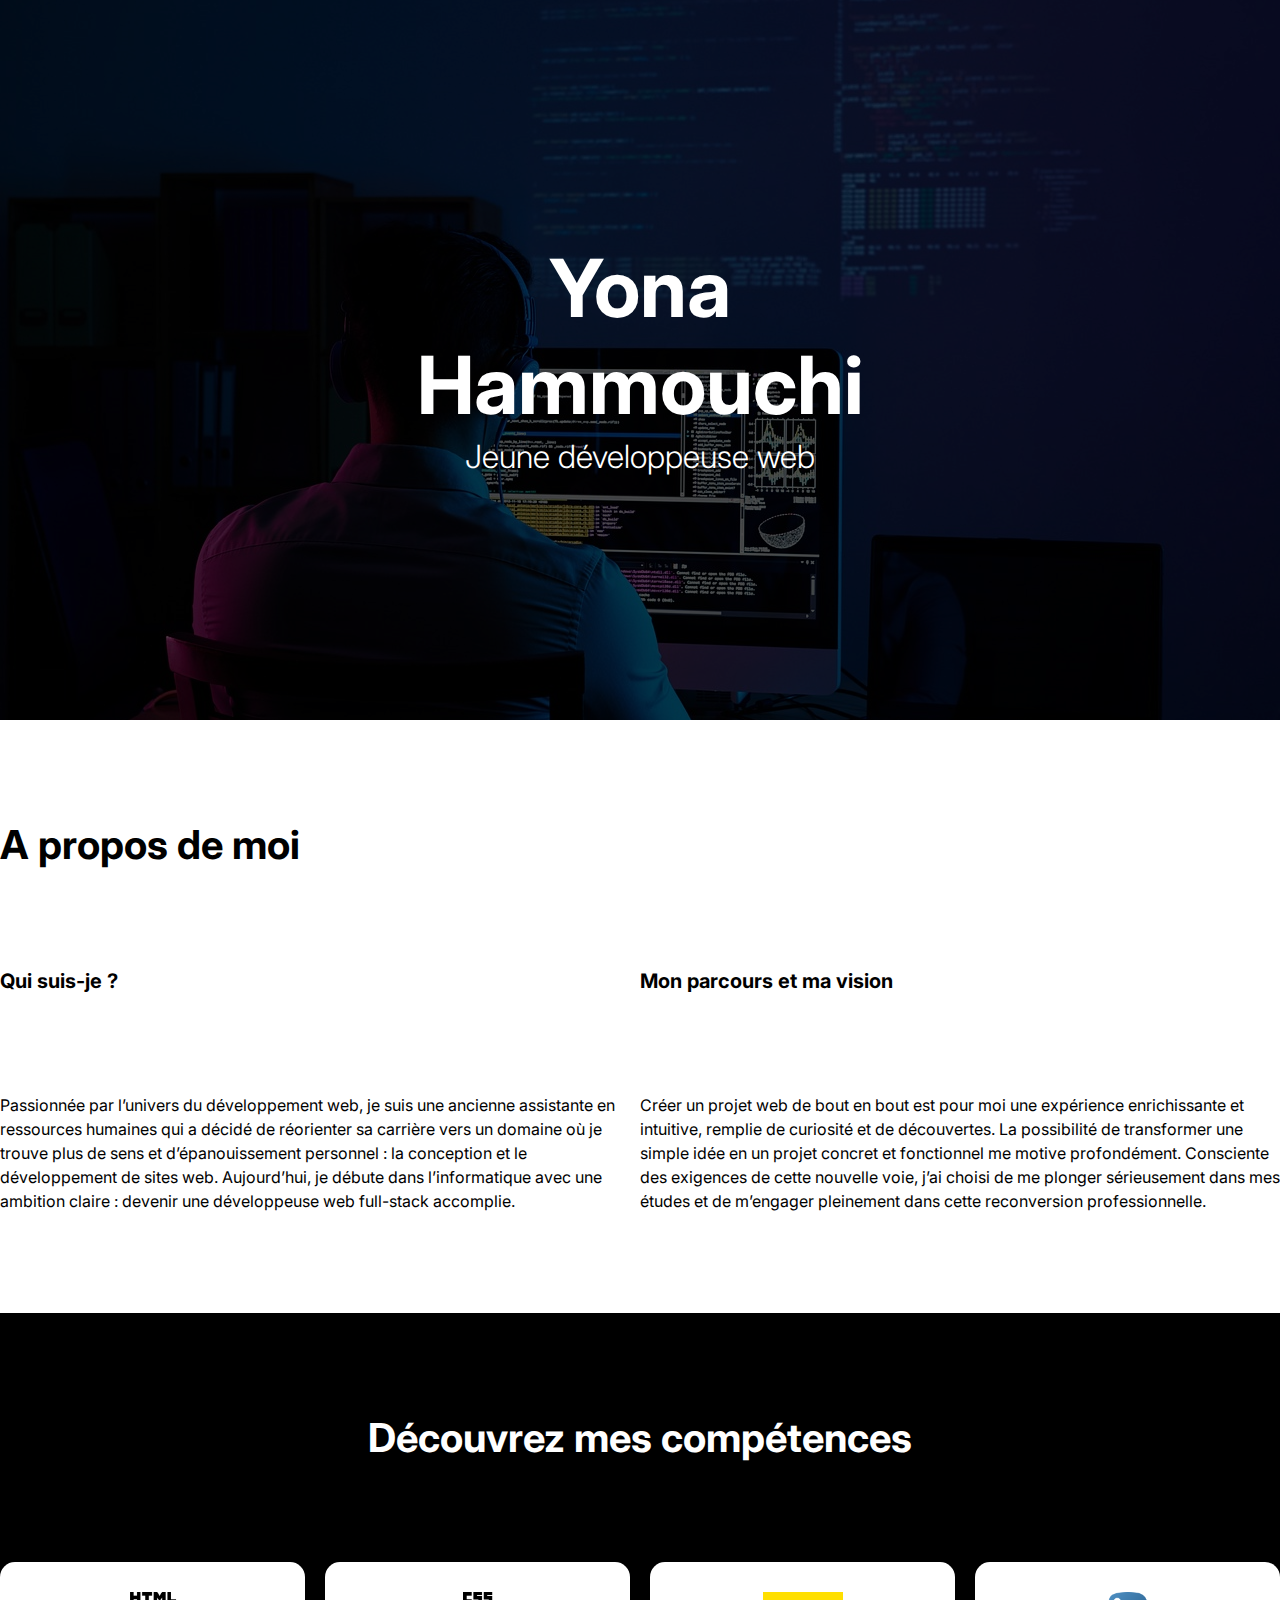
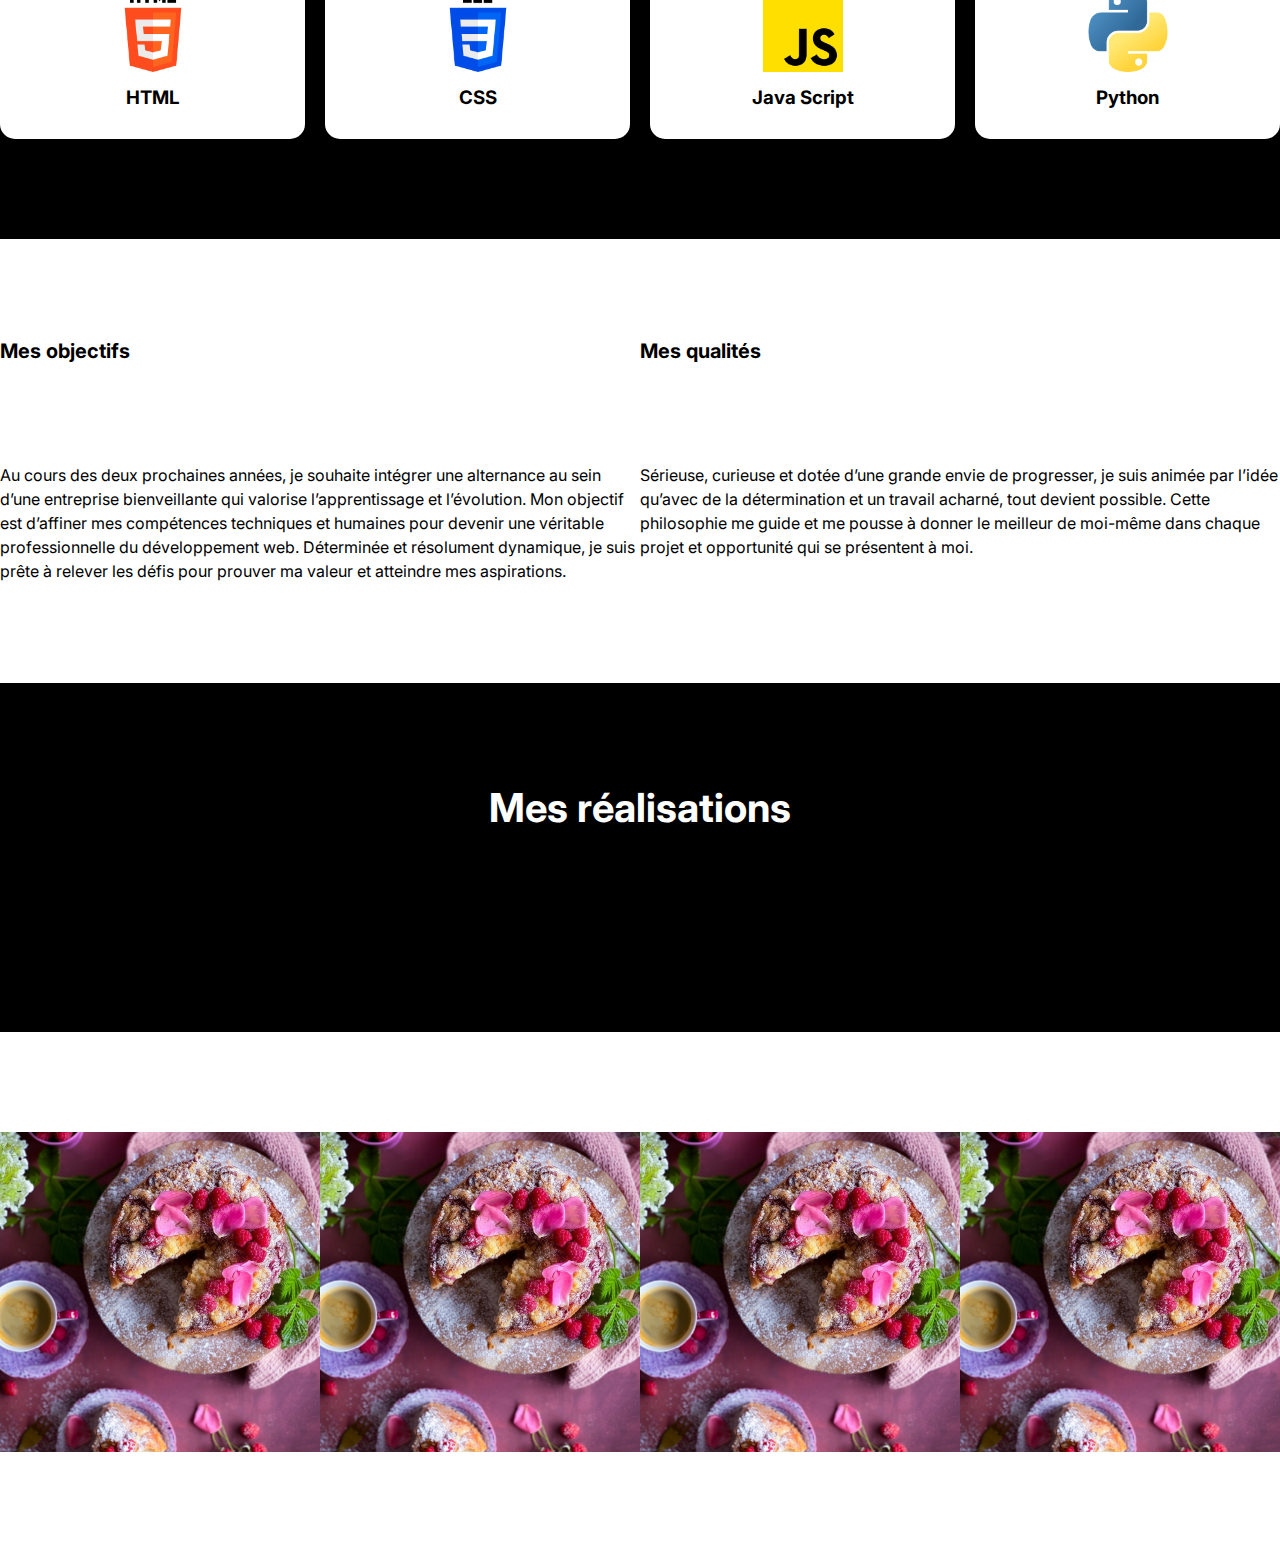
==== index.html @ 05aab487 "add about section/skills/realisations" ====
<!DOCTYPE html>
<html lang="en">

<head>
    <meta charset="UTF-8">
    <meta name="viewport" content="width=device-width, initial-scale=1.0">
    <meta type="description" content="Ceci est mon portlofio étudiante">
    <title>Mon portfolio</title>
    <link rel="stylesheet" href="styles/style.css">
</head>

<body>

    <div class="slider">
        <img src="./skills/sliders.jpg" alt="slider" class="slider_background">
        <div class="slider_content">
            <h1>Yona Hammouchi</h1>
            <p>Jeune développeuse web</p>
        </div>
    </div>

    <div class="section">
        <div class="boxed">
            <div class="w40">
                <h2>A propos de moi</h2>
            </div>
            <div class="flex">
                <div class="w60">
                    <h2>Qui suis-je ?</h2>
                    <p>
                        Passionnée par l’univers du développement web, je suis une ancienne assistante en ressources
                        humaines qui a décidé de réorienter sa carrière vers un domaine où je trouve plus de sens et
                        d’épanouissement personnel : la conception et le développement de sites web. Aujourd’hui, je
                        débute dans l’informatique avec une ambition claire : devenir une développeuse web full-stack
                        accomplie.</p>
                </div>
                <div class="w60">
                    <h2>Mon parcours et ma vision</h2>
                    <p>
                        Créer un projet web de bout en bout est pour moi une expérience enrichissante et intuitive,
                        remplie de curiosité et de découvertes. La possibilité de transformer une simple idée en un
                        projet concret et fonctionnel me motive profondément. Consciente des exigences de cette nouvelle
                        voie, j’ai choisi de me plonger sérieusement dans mes études et de m’engager pleinement dans
                        cette reconversion professionnelle.</p>
                </div>
            </div>
        </div>
    </div>

    <div class="section dark">
        <div class="boxed text_center">
            <h2>Découvrez mes compétences</h2>
            <div class="flex gap20">
                <div class="w25 skills">
                    <img src="skills/html.png" alt="html">
                    <h3>HTML</h3>
                </div>
                <div class="w25 skills">
                    <img src="skills/css-3.png" alt="css">
                    <h3>CSS</h3>
                </div>
                <div class="w25 skills">
                    <img src="skills/js.png" alt="js">
                    <h3>Java Script</h3>
                </div>
                <div class="w25 skills">
                    <img src="skills/python.png" alt="python">
                    <h3>Python</h3>
                </div>
            </div>
        </div>
    </div>

    <div class="section">
        <div class="boxed">
            <div class="flex">
                <div class="w60">
                    <h2>Mes objectifs</h2>
                    <p>
                        Au cours des deux prochaines années, je souhaite intégrer une alternance au sein d’une
                        entreprise bienveillante qui valorise l’apprentissage et l’évolution. Mon objectif est d’affiner
                        mes compétences techniques et humaines pour devenir une véritable professionnelle du
                        développement web. Déterminée et résolument dynamique, je suis prête à relever les défis pour
                        prouver ma valeur et atteindre mes aspirations.
                    </p>
                </div>
                <div class="w60">
                    <h2>Mes qualités</h2>
                    <p>
                        Sérieuse, curieuse et dotée d’une grande envie de progresser, je suis animée par l’idée qu’avec
                        de la détermination et un travail acharné, tout devient possible. Cette philosophie me guide et
                        me pousse à donner le meilleur de moi-même dans chaque projet et opportunité qui se présentent à
                        moi.
                    </p>
                </div>
            </div>
        </div>
    </div>

    <div class="section dark">
        <div class="boxed text_center">
            <h2>Mes réalisations</h2>
        </div>
    </div>

    <div class="section">
        <div class="flex space-between">

            <div class="w32 realisations">
                <a href="https://github.com/yona-hammouchi/siteweb-patisserie">
                    <img src="./realisations/patisserie.jpg" alt="cake">
                </a>
            </div>
            <div class="w32 realisations">
                <a href="https://github.com/yona-hammouchi/siteweb-patisserie">
                    <img src="./realisations/patisserie.jpg" alt="cake">
                </a>
            </div>
            <div class="w32 realisations">
                <a href="https://github.com/yona-hammouchi/siteweb-patisserie">
                    <img src="./realisations/patisserie.jpg" alt="cake">
                </a>
            </div>
            <div class="w32 realisations">
                <a href="https://github.com/yona-hammouchi/siteweb-patisserie">
                    <img src="./realisations/patisserie.jpg" alt="cake">
                </a>
            </div>

        </div>
    </div>


</body>

<script src="js/app.js"></script>

</html>
---- styles/style.css ----
@import url('https://fonts.googleapis.com/css2?family=Inter:ital,opsz,wght@0,14..32,100..900;1,14..32,100..900&family=Manrope:wght@200..800&display=swap');

* {
    margin: 0;
    padding: 0;
}

:root {
    --font-family: "Inter", sans-serif;
    --color_white: white;
    --color_black: black;
}

body {
    font-family: var(--font-family);
}

.slider {
    width: 100%;
    height: 80vh;
    background-color: black;
    position: relative;
}

.slider_background {
    width: 100%;
    height: 100%;
    object-fit: cover;
    filter: brightness(30%);
}

.slider_content {
    position: absolute;
    top: 50%;
    left: 50%;
    transform: translate(-50%, -50%);
    text-align: center;
}


h1 {
    color: var(--color_white);
    font-size: 5rem;
}

h2 {
    font-size: 2.5rem;
    margin-bottom: 100px;

}

p {
    font-size: 1.5rem;
    line-height: 1.5em;
}

.slider_content p {
    color: var(--color_white);
    font-size: 2rem;
    font-weight: 300;
}

.section {
    padding: 100px 0px;
}

.boxed {
    max-width: 1280px;
    margin-inline: auto;
}

.flex {
    display: flex;
}

.section.dark {
    background-color: black;
    color: var(--color_white);
}

.w40 {
    width: 40%;
}

.w60 {
    width: 60%;
}

.w60 p {
    font-size: 16px;
}

.w60 h2 {
    font-size: 20px;
    width: 50%;
}

.text_center {
    text-align: center;
}

.w25 {
    width: 25%;
}

.w32 {
    width: 32%;
}

.space-between {
    justify-content: space-between;
}

.gap20 {
    gap: 20px;
}

.skills {
    background-color: white;
    border-radius: 15px;
    padding: 30px;
    box-sizing: border-box;
}

.skills img {
    width: 80px;
    height: 80px;
    aspect-ratio: 1/1;
    object-fit: contain;
}

.skills h3 {
    color: var(--color_black);
    margin-top: 10px;
}

.realisations {
    height: auto;
    aspect-ratio: 1/1;
}

.realisations a {
    display: block;
    width: 100%;
    height: 100%;
}

.realisations img {
    width: 100%;
    height: 100%;
    object-fit: cover;
}
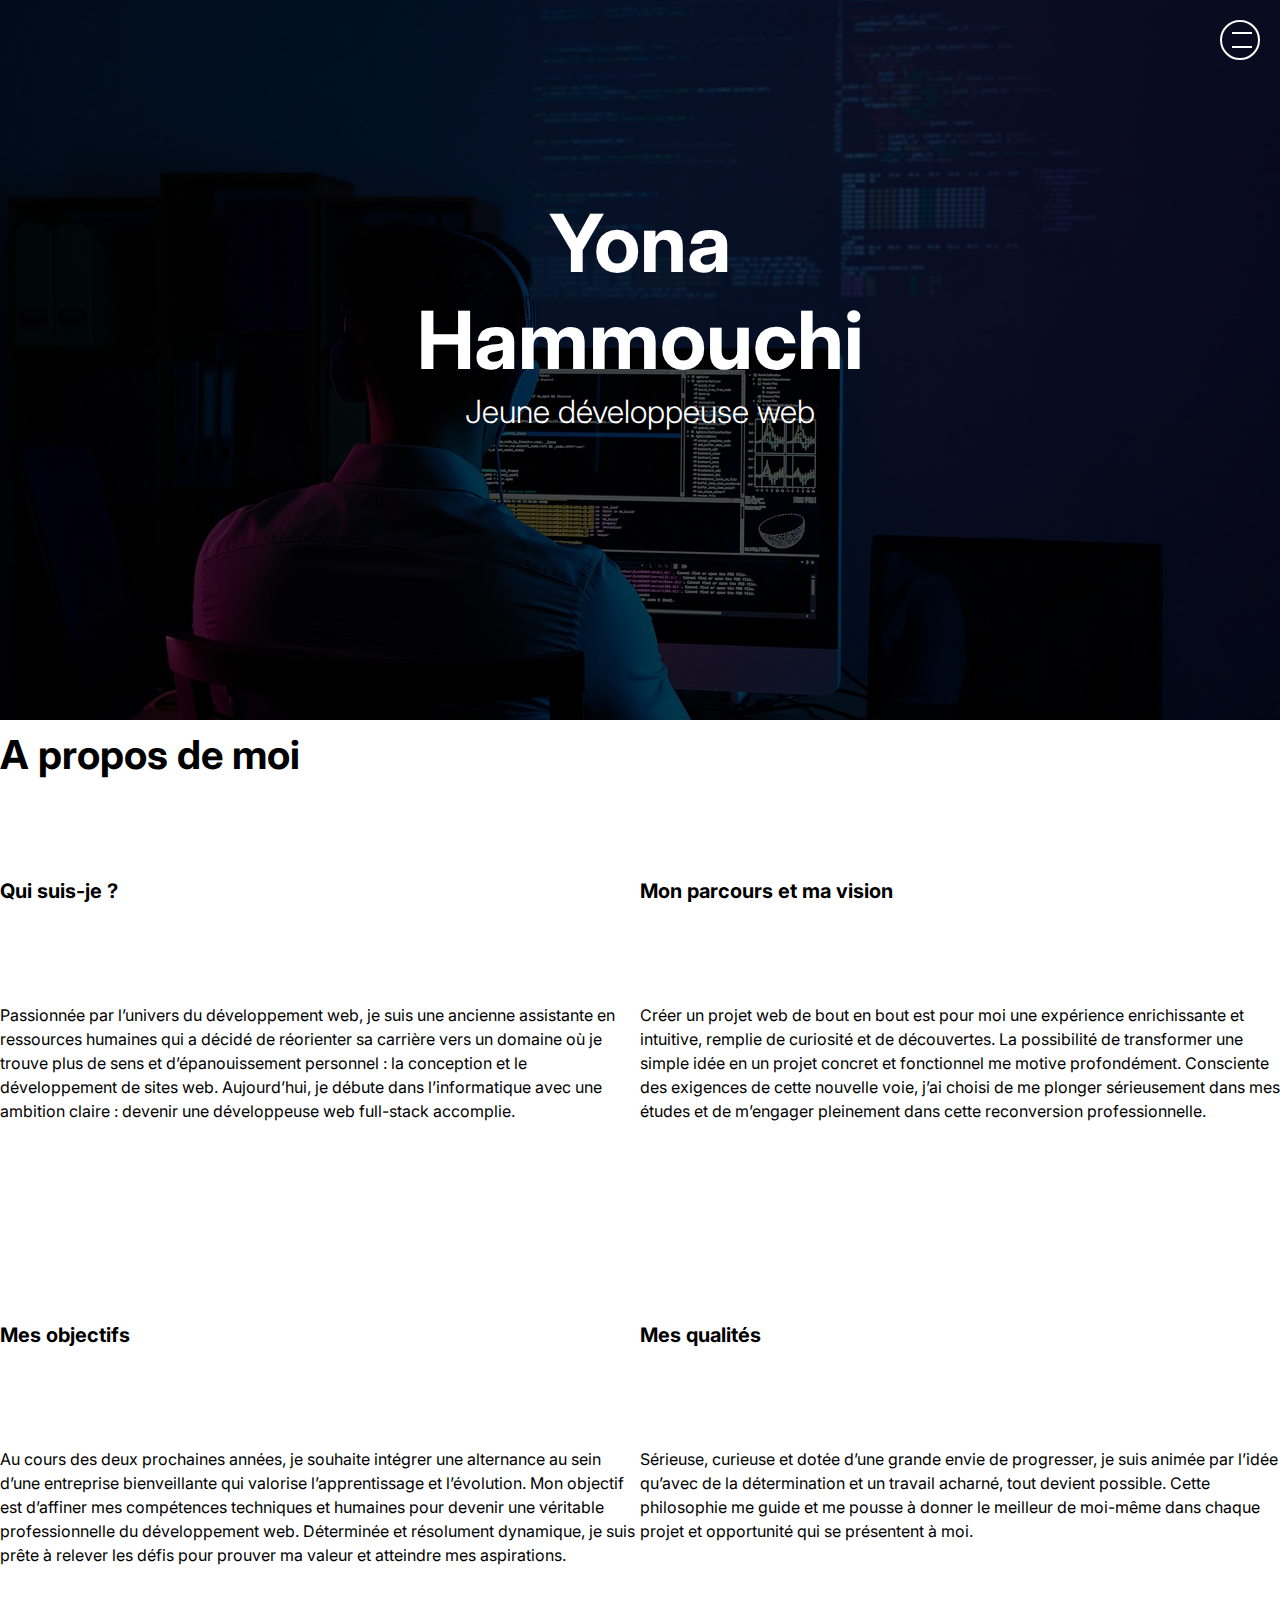
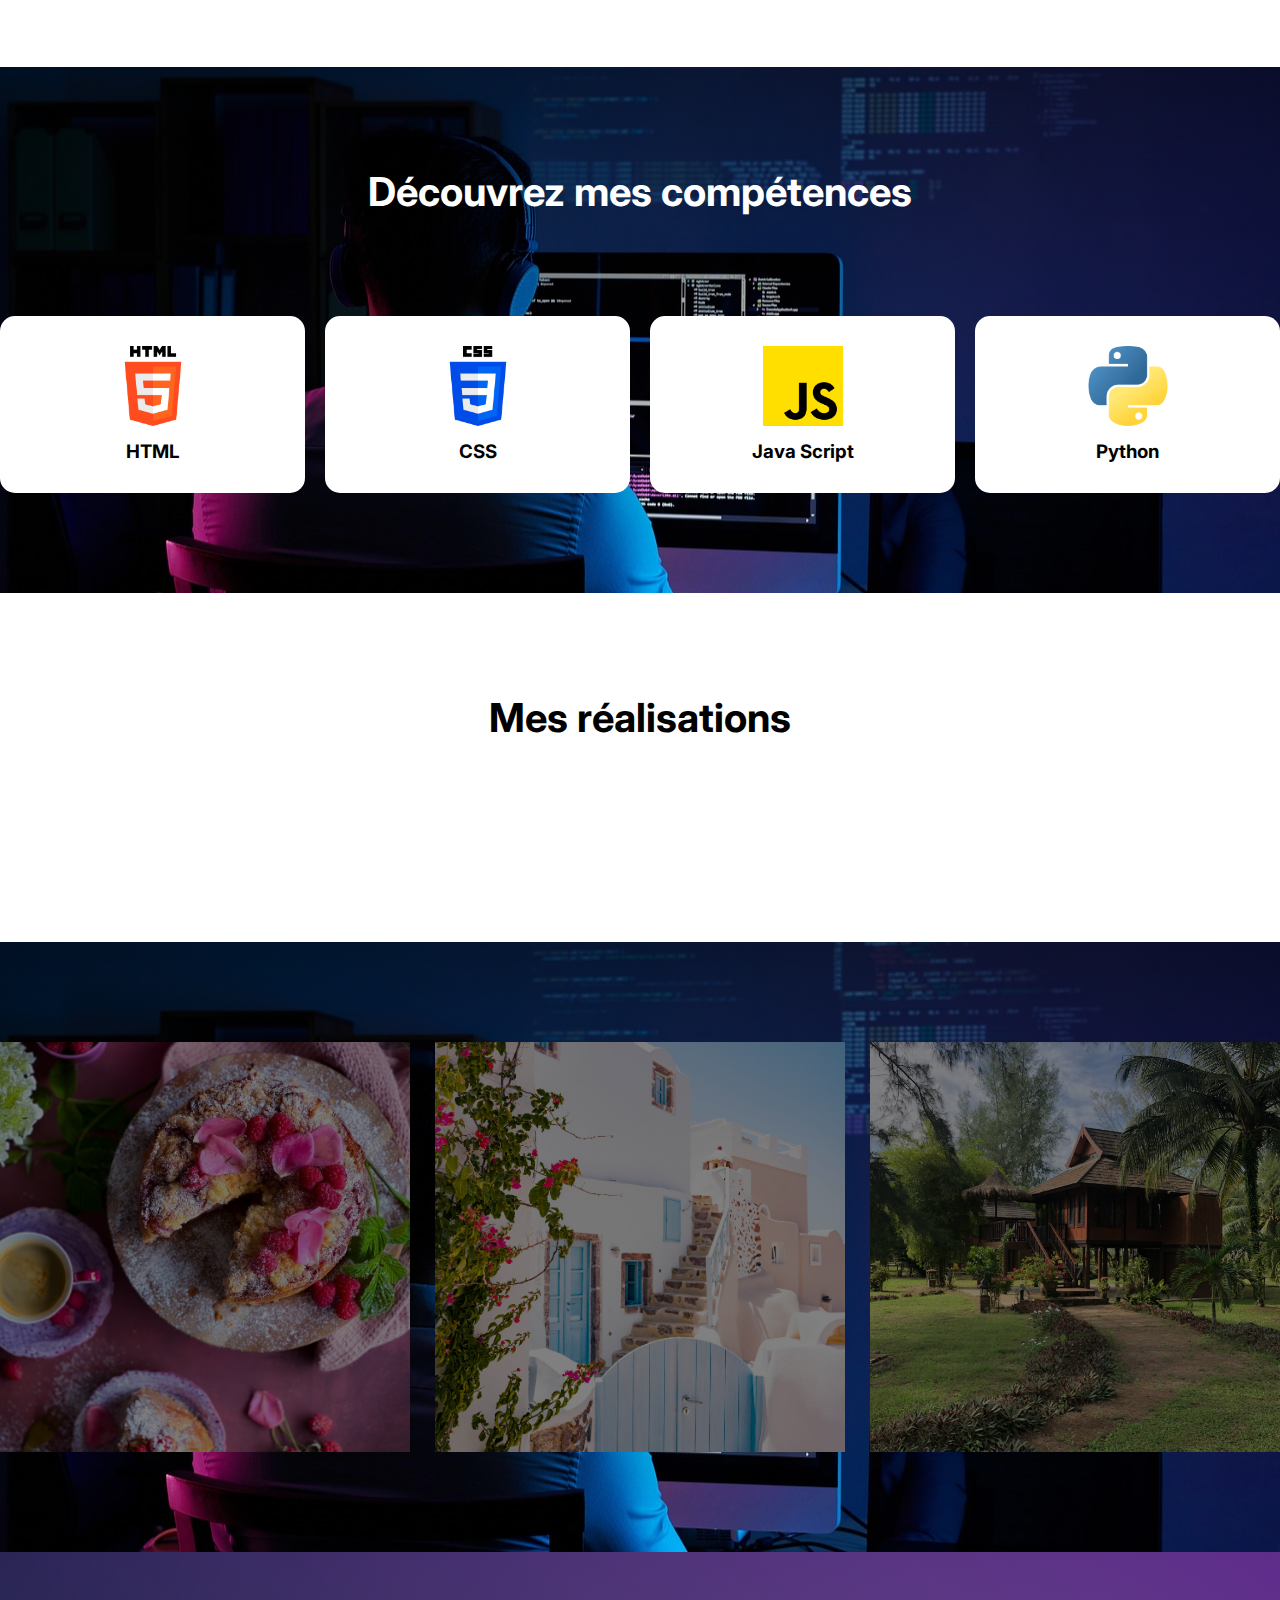
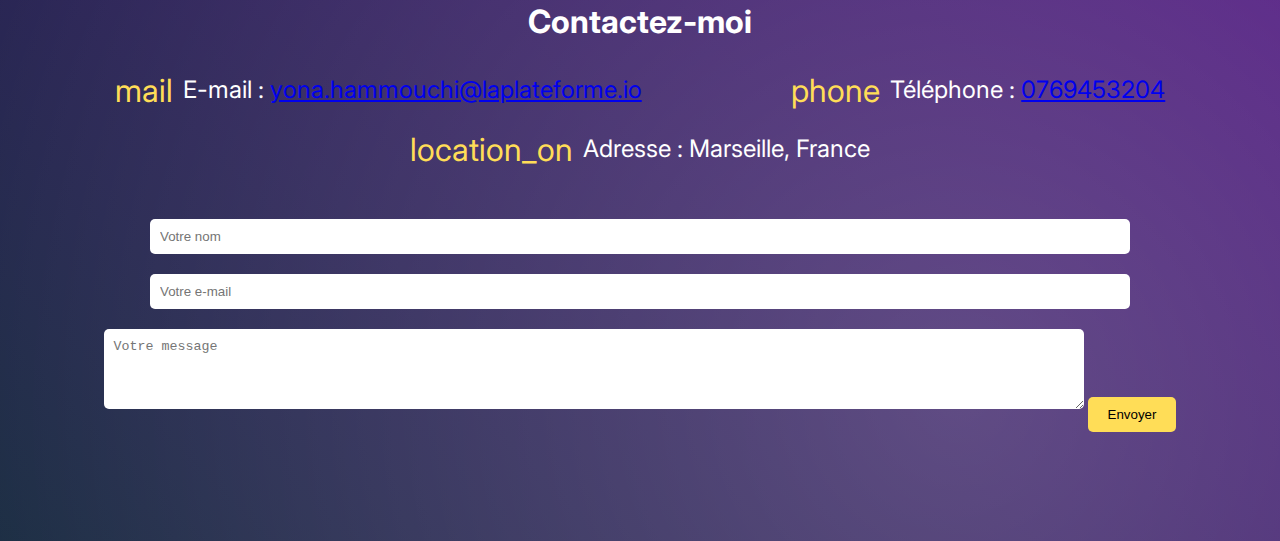
==== commit 2fb17e9d: "github pages" ====
--- a/index.html
+++ b/index.html
@@ -6,23 +6,47 @@
     <meta name="viewport" content="width=device-width, initial-scale=1.0">
     <meta type="description" content="Ceci est mon portlofio étudiante">
     <title>Mon portfolio</title>
-    <link rel="stylesheet" href="styles/style.css">
+    <link rel="stylesheet"
+        href="https://fonts.googleapis.com/css2?family=Material+Symbols+Outlined:opsz,wght,FILL,GRAD@20..48,100..700,0..1,-50..200&icon_names=mail" />
+    <link rel="stylesheet" href="./styles/globals.css">
 </head>
 
 <body>
-
-    <div class="slider">
+    <!-- header section -->
+    <header id="home">
+        <div class="container-fluid">
+            <div class="row">
+                <div class="menu-wrap">
+                    <nav class="menu">
+                        <!-- Menu Links -->
+                        <div class="icon-list">
+                            <a href="#home"><i class="head_page-home"></i><span>Home</span></a>
+                            <a href="#prop"><i class="head_pagea-about"></i><span>A propos</span></a>
+                            <a href="#skills"><i class="head_page-skills"></i><span>Compétences</span></a>
+                            <a href="#rea"><i class="head_page-realisation"></i><span>Réalisations</span></a>
+                            <a href="#cont"><i class="head_page-contact"></i><span>Contact</span></a>
+                        </div>
+                    </nav>
+                </div>
+                <button class="menu-button" id="open-button"></button>
+            </div>
+        </div>
+    </header>
+
+    <!-- sliders "menu" -->
+    <section class="slider">
         <img src="./skills/sliders.jpg" alt="slider" class="slider_background">
         <div class="slider_content">
             <h1>Yona Hammouchi</h1>
             <p>Jeune développeuse web</p>
         </div>
-    </div>
-
-    <div class="section">
+    </section>
+
+    <!-- section a propos -->
+    <section class="section">
         <div class="boxed">
             <div class="w40">
-                <h2>A propos de moi</h2>
+                <h2 id="prop">A propos de moi</h2>
             </div>
             <div class="flex">
                 <div class="w60">
@@ -45,33 +69,10 @@
                 </div>
             </div>
         </div>
-    </div>
-
-    <div class="section dark">
-        <div class="boxed text_center">
-            <h2>Découvrez mes compétences</h2>
-            <div class="flex gap20">
-                <div class="w25 skills">
-                    <img src="skills/html.png" alt="html">
-                    <h3>HTML</h3>
-                </div>
-                <div class="w25 skills">
-                    <img src="skills/css-3.png" alt="css">
-                    <h3>CSS</h3>
-                </div>
-                <div class="w25 skills">
-                    <img src="skills/js.png" alt="js">
-                    <h3>Java Script</h3>
-                </div>
-                <div class="w25 skills">
-                    <img src="skills/python.png" alt="python">
-                    <h3>Python</h3>
-                </div>
-            </div>
-        </div>
-    </div>
-
-    <div class="section">
+    </section>
+
+    <!-- section a propos -->
+    <section class="section">
         <div class="boxed">
             <div class="flex">
                 <div class="w60">
@@ -95,40 +96,101 @@
                 </div>
             </div>
         </div>
-    </div>
-
-    <div class="section dark">
+    </section>
+
+    <!-- section mes compétences -->
+    <section class="section dark">
         <div class="boxed text_center">
-            <h2>Mes réalisations</h2>
-        </div>
-    </div>
-
-    <div class="section">
-        <div class="flex space-between">
-
+            <h2 id="skills">Découvrez mes compétences</h2>
+            <div class="flex gap20">
+                <div class="w25 skills">
+                    <img src="skills/html.png" alt="html">
+                    <h3>HTML</h3>
+                </div>
+                <div class="w25 skills">
+                    <img src="skills/css-3.png" alt="css">
+                    <h3>CSS</h3>
+                </div>
+                <div class="w25 skills">
+                    <img src="skills/js.png" alt="js">
+                    <h3>Java Script</h3>
+                </div>
+                <div class="w25 skills">
+                    <img src="skills/python.png" alt="python">
+                    <h3>Python</h3>
+                </div>
+            </div>
+        </div>
+    </section>
+
+    <!-- section réalisations text -->
+    <section class="section">
+        <div class="boxed text_center">
+            <h2 id="rea">Mes réalisations</h2>
+        </div>
+    </section>
+
+    <!-- section realisations  -->
+    <section class="section dark">
+        <div class="flex wrap gap20 space-between">
             <div class="w32 realisations">
                 <a href="https://github.com/yona-hammouchi/siteweb-patisserie">
                     <img src="./realisations/patisserie.jpg" alt="cake">
+                    <h3>Pâtisserie</h3>
                 </a>
             </div>
             <div class="w32 realisations">
                 <a href="https://github.com/yona-hammouchi/siteweb-patisserie">
-                    <img src="./realisations/patisserie.jpg" alt="cake">
+                    <img src="./realisations/travelfix.jpg" alt="travelfix">
+                    <h3>TravelFix</h3>
                 </a>
             </div>
             <div class="w32 realisations">
                 <a href="https://github.com/yona-hammouchi/siteweb-patisserie">
-                    <img src="./realisations/patisserie.jpg" alt="cake">
+                    <img src="./realisations/triply.jpg" alt="triply">
+                    <h3>Triply</h3>
                 </a>
             </div>
-            <div class="w32 realisations">
-                <a href="https://github.com/yona-hammouchi/siteweb-patisserie">
-                    <img src="./realisations/patisserie.jpg" alt="cake">
-                </a>
-            </div>
-
-        </div>
-    </div>
+        </div>
+    </section>
+
+    <!-- footer section contact -->
+    <footer class="footer">
+        <div class="footer-container">
+            <h2 id="contact">Contactez-moi</h2>
+            <div class="contact-info">
+                <div class="contact-item">
+                    <span class="material-icons">mail</span>
+                    <p>E-mail :
+                        <a href="https://mail.google.com/mail/?view=cm&fs=1&to=yona.hammouchi@laplateforme.io"
+                            target="_blank">
+                            yona.hammouchi@laplateforme.io
+                        </a>
+                    </p>
+                </div>
+                <div class="contact-item">
+                    <span class="material-icons">phone</span>
+                    <p>Téléphone : <a href="tel:+33000000000">0769453204</a></p>
+                </div>
+                <div class="contact-item">
+                    <span class="material-icons">location_on</span>
+                    <p>Adresse : Marseille, France</p>
+                </div>
+            </div>
+            <form class="contact-form">
+                <input type="text" name="name" placeholder="Votre nom" required />
+                <input type="email" name="email" placeholder="Votre e-mail" required />
+                <textarea name="message" placeholder="Votre message" rows="4" required></textarea>
+                <button type="submit">Envoyer</button>
+            </form>
+            <div class="social-links">
+                <a href="https://github.com" target="_blank" class="social-icon"><i class="fab fa-github"></i></a>
+                <a href="https://linkedin.com" target="_blank" class="social-icon"><i class="fab fa-linkedin"></i></a>
+            </div>
+        </div>
+    </footer>
+
+
 
 
 </body>
--- a/styles/globals.css
+++ b/styles/globals.css
@@ -0,0 +1,293 @@
+@import url('https://fonts.googleapis.com/css2?family=Inter:ital,opsz,wght@0,14..32,100..900;1,14..32,100..900&family=Manrope:wght@200..800&display=swap');
+@import url(contact.css);
+
+* {
+    margin: 0;
+    padding: 0;
+}
+
+:root {
+    --font-family: "Inter", sans-serif;
+    --color_white: white;
+    --color_black: black;
+}
+
+html {
+    scroll-behavior: smooth;
+}
+
+body {
+    font-family: var(--font-family);
+}
+
+header {
+    position: fixed;
+    top: 0;
+    width: 100%;
+    z-index: 1000;
+    background: rgba(0, 0, 0, 0.8);
+    backdrop-filter: blur(10px);
+    color: white;
+}
+
+.menu {
+    display: flex;
+    flex-direction: column;
+    align-items: center;
+    justify-content: center;
+    position: absolute;
+    top: 100%;
+    left: 0;
+    width: 100%;
+    background-color: rgba(0, 0, 0, 0.9);
+    transform: translateY(-100%);
+    transition: transform 0.5s ease-in-out;
+    padding: 20px 0;
+}
+
+.menu.active {
+    transform: translateY(0);
+}
+
+.menu-button {
+    background: none;
+    border: 2px solid white;
+    border-radius: 50%;
+    width: 40px;
+    height: 40px;
+    cursor: pointer;
+    position: absolute;
+    right: 20px;
+    top: 20px;
+}
+
+.menu-button::before {
+    content: '';
+    display: block;
+    width: 20px;
+    height: 2px;
+    background: white;
+    position: absolute;
+    top: 10px;
+    left: 10px;
+    transition: transform 0.3s;
+}
+
+.menu-button::after {
+    content: '';
+    display: block;
+    width: 20px;
+    height: 2px;
+    background: white;
+    position: absolute;
+    bottom: 10px;
+    left: 10px;
+    transition: transform 0.3s;
+}
+
+.menu-button.active::before {
+    transform: rotate(45deg) translateY(6px);
+}
+
+.menu-button.active::after {
+    transform: rotate(-45deg) translateY(-6px);
+}
+
+.icon-list a {
+    display: flex;
+    align-items: center;
+    text-decoration: none;
+    color: white;
+    font-size: 1.5rem;
+    padding: 15px 0;
+    transition: color 0.3s;
+}
+
+.icon-list a:hover {
+    color: #00ffcc;
+}
+
+.slider {
+    width: 100%;
+    height: 70vh;
+    background-color: black;
+    position: relative;
+}
+
+.slider_background {
+    width: 100%;
+    height: 80vh;
+    object-fit: cover;
+    filter: brightness(30%);
+    z-index: -1;
+}
+
+.slider_content {
+    position: absolute;
+    top: 50%;
+    left: 50%;
+    transform: translate(-50%, -50%);
+    text-align: center;
+}
+
+
+h1 {
+    color: var(--color_white);
+    font-size: 5rem;
+}
+
+h2 {
+    font-size: 2.5rem;
+    margin-bottom: 100px;
+
+}
+
+p {
+    font-size: 1.5rem;
+    line-height: 1.5em;
+}
+
+.slider_content p {
+    color: var(--color_white);
+    font-size: 2rem;
+    font-weight: 300;
+}
+
+.section {
+    padding: 100px 0px;
+}
+
+.boxed {
+    max-width: 1280px;
+    margin-inline: auto;
+}
+
+.flex {
+    display: flex;
+}
+
+.section.dark {
+    background: linear-gradient(rgba(0, 0, 0, 0.6), rgba(0, 0, 0, 0.0)), url('../skills/sliders.jpg');
+    color: var(--color_white);
+    background-position-y: 70%;
+    background-size: cover;
+}
+
+.w40 {
+    width: 40%;
+}
+
+.w60 {
+    width: 60%;
+}
+
+.w60 p {
+    font-size: 16px;
+}
+
+.w60 h2 {
+    font-size: 20px;
+    width: 50%;
+}
+
+.text_center {
+    text-align: center;
+}
+
+.w25 {
+    width: 25%;
+}
+
+.w32 {
+    width: 32%;
+}
+
+.space-between {
+    justify-content: space-between;
+}
+
+.gap20 {
+    gap: 20px;
+}
+
+.wrap {
+    flex-wrap: wrap;
+}
+
+.skills {
+    background-color: white;
+    border-radius: 15px;
+    padding: 30px;
+    box-sizing: border-box;
+}
+
+.skills img {
+    width: 80px;
+    height: 80px;
+    aspect-ratio: 1/1;
+    object-fit: contain;
+}
+
+.skills h3 {
+    color: var(--color_black);
+    margin-top: 10px;
+}
+
+.realisations {
+    height: auto;
+    aspect-ratio: 1/1;
+    position: relative;
+}
+
+.realisations h3 {
+    color: var(--color_white);
+    position: absolute;
+    top: 50%;
+    left: 50%;
+    transform: translate(-50%, -50%);
+    font-size: 3rem;
+    width: max-content;
+    opacity: 0;
+    transition: .4s ease;
+}
+
+.realisations a {
+    display: block;
+    width: 100%;
+    height: 100%;
+    text-decoration: none;
+}
+
+.realisations img {
+    width: 100%;
+    height: 100%;
+    object-fit: cover;
+    filter: brightness(50%);
+    transition: .4s ease;
+}
+
+.realisations:hover img {
+    filter: brightness(80%);
+}
+
+.realisations:hover h3 {
+    opacity: 1;
+}
+
+.icon {
+    display: block;
+    font-size: 30px !important;
+}
+
+.label {
+    display: block;
+    font-weight: 600;
+    text-transform: uppercase;
+    margin: 15px, o;
+    font-size: 1.5rem;
+}
+
+.value {
+    display: block;
+    font-size: 1.5rem;
+}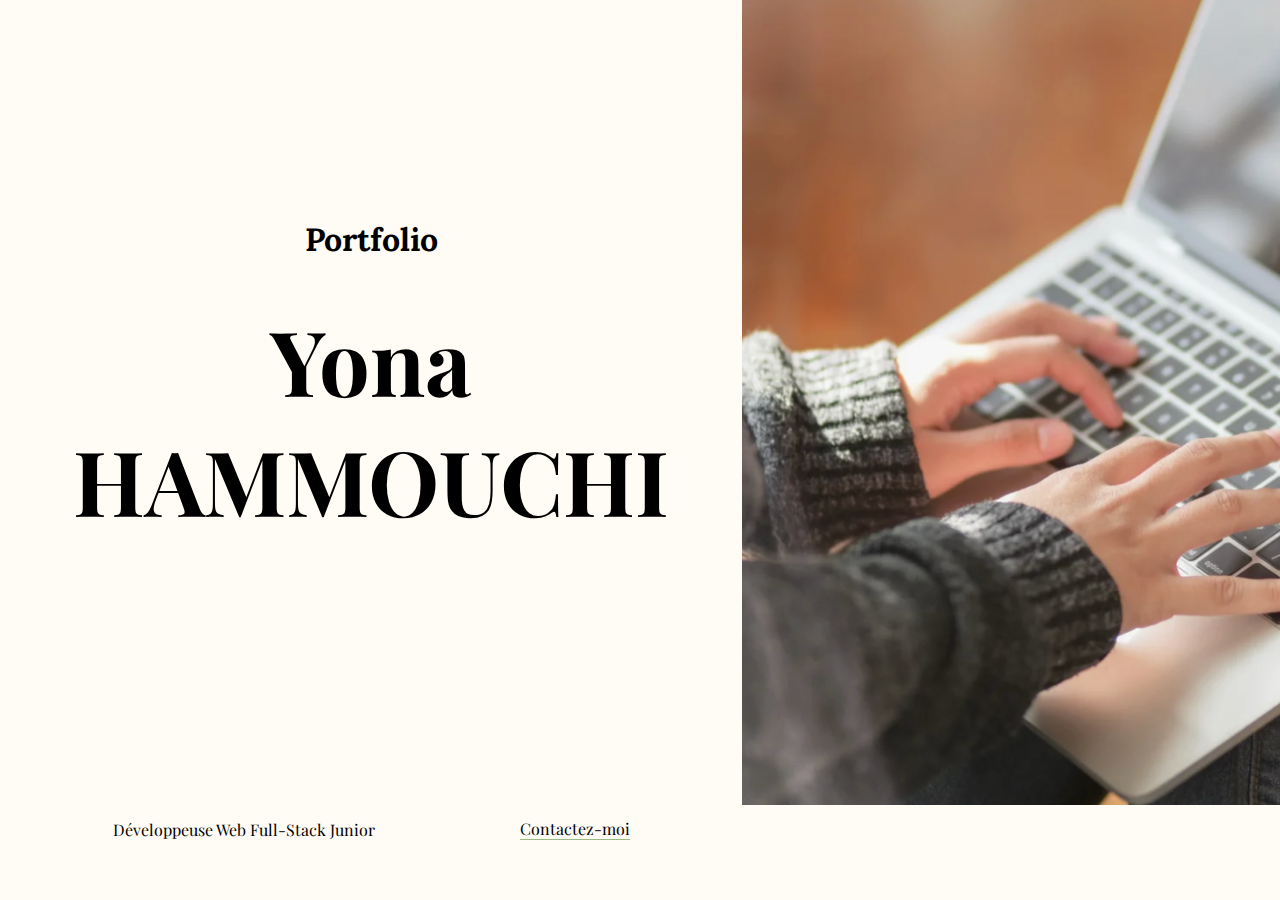
==== commit 0884a42f: "add header and formations" ====
--- a/index.html
+++ b/index.html
@@ -4,197 +4,175 @@
 <head>
     <meta charset="UTF-8">
     <meta name="viewport" content="width=device-width, initial-scale=1.0">
-    <meta type="description" content="Ceci est mon portlofio étudiante">
-    <title>Mon portfolio</title>
-    <link rel="stylesheet"
-        href="https://fonts.googleapis.com/css2?family=Material+Symbols+Outlined:opsz,wght,FILL,GRAD@20..48,100..700,0..1,-50..200&icon_names=mail" />
-    <link rel="stylesheet" href="./styles/globals.css">
+    <link rel="stylesheet" href="styles/style.css">
+    <link rel="stylesheet" href="globale.css">
+    <link rel="stylesheet" href="./styles/bio.css">
+    <link rel="stylesheet" href="./styles/formations.css">
+    <title>Mon Portfolio</title>
 </head>
 
 <body>
-    <!-- header section -->
-    <header id="home">
-        <div class="container-fluid">
-            <div class="row">
-                <div class="menu-wrap">
-                    <nav class="menu">
-                        <!-- Menu Links -->
-                        <div class="icon-list">
-                            <a href="#home"><i class="head_page-home"></i><span>Home</span></a>
-                            <a href="#prop"><i class="head_pagea-about"></i><span>A propos</span></a>
-                            <a href="#skills"><i class="head_page-skills"></i><span>Compétences</span></a>
-                            <a href="#rea"><i class="head_page-realisation"></i><span>Réalisations</span></a>
-                            <a href="#cont"><i class="head_page-contact"></i><span>Contact</span></a>
+
+    <div class="main_container">
+        <section class="main_one">
+            <header>
+                <section class="sec">
+
+                    <section class="containers">
+                        <div class="des">
+                            <h1>Portfolio</h1>
+                            <h2>Yona <br /> HAMMOUCHI</h2>
                         </div>
-                    </nav>
+
+                        <div class="dev">
+                            <div class="dev_full">
+                                <p>Développeuse Web Full-Stack Junior</p>
+                            </div>
+                            <div class="dev_contact">
+                                <a href="">
+                                    <p>Contactez-moi</p>
+                                </a>
+                                <hr>
+                            </div>
+
+                        </div>
+                    </section>
+
+                    <section class="containers_picture_head">
+                        <img src="./assets/head.png" alt="">
+                    </section>
+                </section>
+            </header>
+
+        </section>
+        <section class="pad">
+            <section class="main_two">
+
+                <div class="title">
+                    <h3>BIO</h3>
                 </div>
-                <button class="menu-button" id="open-button"></button>
-            </div>
-        </div>
-    </header>
 
-    <!-- sliders "menu" -->
-    <section class="slider">
-        <img src="./skills/sliders.jpg" alt="slider" class="slider_background">
-        <div class="slider_content">
-            <h1>Yona Hammouchi</h1>
-            <p>Jeune développeuse web</p>
-        </div>
-    </section>
+                <section class="containers-bio">
+                    <div class="text-bio">
 
-    <!-- section a propos -->
-    <section class="section">
-        <div class="boxed">
-            <div class="w40">
-                <h2 id="prop">A propos de moi</h2>
-            </div>
-            <div class="flex">
-                <div class="w60">
-                    <h2>Qui suis-je ?</h2>
-                    <p>
-                        Passionnée par l’univers du développement web, je suis une ancienne assistante en ressources
-                        humaines qui a décidé de réorienter sa carrière vers un domaine où je trouve plus de sens et
-                        d’épanouissement personnel : la conception et le développement de sites web. Aujourd’hui, je
-                        débute dans l’informatique avec une ambition claire : devenir une développeuse web full-stack
-                        accomplie.</p>
+                        <p>Je suis une personne dynamique, sérieuse et passionnée par l’informatique, avec un intérêt
+                            particulier pour le développement web. Que ce soit à titre personnel ou dans le cadre de ma
+                            formation, je m’investis pleinement pour enrichir mes compétences et relever de nouveaux
+                            défis.
+                            <br><br>
+                            Actuellement, je recherche une alternance pour mes deuxième et troisième années, afin de
+                            mettre en
+                            pratique mes connaissances tout en acquérant une expérience concrète en entreprise. Mon
+                            objectif est
+                            de contribuer efficacement à des projets innovants tout en poursuivant ma progression
+                            professionnelle.
+                        </p>
+
+                        <div class="picture-bio">
+                            <img src="./assets/profile.jpg" alt="">
+                        </div>
+
+                    </div>
+
+                </section>
+            </section>
+
+            <section class="main_three">
+
+                <div class="title">
+                    <h3>FORMATIONS</h3>
                 </div>
-                <div class="w60">
-                    <h2>Mon parcours et ma vision</h2>
-                    <p>
-                        Créer un projet web de bout en bout est pour moi une expérience enrichissante et intuitive,
-                        remplie de curiosité et de découvertes. La possibilité de transformer une simple idée en un
-                        projet concret et fonctionnel me motive profondément. Consciente des exigences de cette nouvelle
-                        voie, j’ai choisi de me plonger sérieusement dans mes études et de m’engager pleinement dans
-                        cette reconversion professionnelle.</p>
+
+                <div class="wrapper_formations">
+                    <div class="containers-formations">
+                        <div class="date">
+                            <h4>2024 - 2027</h4>
+                        </div>
+
+                        <div class="formations">
+                            <div class="fix">
+                                <h1>BACHELOR - IT - INFORMATIQUE</h1>
+                                <div class="codep">
+                                    <p>Marseille</p>
+                                    <p>13002</p>
+                                </div>
+                            </div>
+                            <p id="content">Je suis inscrite à la plateforme pour suivre un cursus en informatique, avec
+                                une
+                                spécialisation en développement web.</p>
+                        </div>
+                    </div>
+
+                    <div class="containers-formations">
+                        <div class="date">
+                            <h4>2018 - 2020</h4>
+                        </div>
+
+                        <div class="formations">
+                            <div class="fix">
+                                <h1>BTS SUPPORT A L'ACTION MANAGERIALE</h1>
+                                <div class="codep">
+                                    <p>Aix-En-Provence</p>
+                                    <p>13617</p>
+                                </div>
+                            </div>
+                            <p id="content">Le BTS Support à l’Action Managériale m’a permis de développer des
+                                compétences en
+                                organisation, en communication et en gestion administrative</p>
+                        </div>
+                    </div>
+
+                    <div class="containers-formations">
+                        <div class="date">
+                            <h4>2017 - 2018</h4>
+                        </div>
+
+                        <div class="formations">
+                            <div class="fix">
+                                <h1>TERMINALE STMG - SPE RESSOURCES HUMAINES</h1>
+                                <div class="codep">
+                                    <p>Pertuis</p>
+                                    <p>84120</p>
+                                </div>
+                            </div>
+                            <p id="content">La Terminale STMG avec spécialité Ressources Humaines m’a permis de
+                                comprendre les enjeux
+                                de
+                                la gestion des équipes, du management et de la communication interne</p>
+                        </div>
+                    </div>
                 </div>
-            </div>
-        </div>
-    </section>
 
-    <!-- section a propos -->
-    <section class="section">
-        <div class="boxed">
-            <div class="flex">
-                <div class="w60">
-                    <h2>Mes objectifs</h2>
-                    <p>
-                        Au cours des deux prochaines années, je souhaite intégrer une alternance au sein d’une
-                        entreprise bienveillante qui valorise l’apprentissage et l’évolution. Mon objectif est d’affiner
-                        mes compétences techniques et humaines pour devenir une véritable professionnelle du
-                        développement web. Déterminée et résolument dynamique, je suis prête à relever les défis pour
-                        prouver ma valeur et atteindre mes aspirations.
-                    </p>
+
+            </section>
+            <section class="main_four">
+                <div class="expe">
+                    <div class="title">
+                        <h3>EXPERIENCES PROFESSIONNELLES</h3>
+                    </div>
                 </div>
-                <div class="w60">
-                    <h2>Mes qualités</h2>
-                    <p>
-                        Sérieuse, curieuse et dotée d’une grande envie de progresser, je suis animée par l’idée qu’avec
-                        de la détermination et un travail acharné, tout devient possible. Cette philosophie me guide et
-                        me pousse à donner le meilleur de moi-même dans chaque projet et opportunité qui se présentent à
-                        moi.
-                    </p>
-                </div>
-            </div>
-        </div>
-    </section>
 
-    <!-- section mes compétences -->
-    <section class="section dark">
-        <div class="boxed text_center">
-            <h2 id="skills">Découvrez mes compétences</h2>
-            <div class="flex gap20">
-                <div class="w25 skills">
-                    <img src="skills/html.png" alt="html">
-                    <h3>HTML</h3>
-                </div>
-                <div class="w25 skills">
-                    <img src="skills/css-3.png" alt="css">
-                    <h3>CSS</h3>
-                </div>
-                <div class="w25 skills">
-                    <img src="skills/js.png" alt="js">
-                    <h3>Java Script</h3>
-                </div>
-                <div class="w25 skills">
-                    <img src="skills/python.png" alt="python">
-                    <h3>Python</h3>
-                </div>
-            </div>
-        </div>
-    </section>
 
-    <!-- section réalisations text -->
-    <section class="section">
-        <div class="boxed text_center">
-            <h2 id="rea">Mes réalisations</h2>
-        </div>
-    </section>
 
-    <!-- section realisations  -->
-    <section class="section dark">
-        <div class="flex wrap gap20 space-between">
-            <div class="w32 realisations">
-                <a href="https://github.com/yona-hammouchi/siteweb-patisserie">
-                    <img src="./realisations/patisserie.jpg" alt="cake">
-                    <h3>Pâtisserie</h3>
-                </a>
-            </div>
-            <div class="w32 realisations">
-                <a href="https://github.com/yona-hammouchi/siteweb-patisserie">
-                    <img src="./realisations/travelfix.jpg" alt="travelfix">
-                    <h3>TravelFix</h3>
-                </a>
-            </div>
-            <div class="w32 realisations">
-                <a href="https://github.com/yona-hammouchi/siteweb-patisserie">
-                    <img src="./realisations/triply.jpg" alt="triply">
-                    <h3>Triply</h3>
-                </a>
-            </div>
-        </div>
-    </section>
 
-    <!-- footer section contact -->
-    <footer class="footer">
-        <div class="footer-container">
-            <h2 id="contact">Contactez-moi</h2>
-            <div class="contact-info">
-                <div class="contact-item">
-                    <span class="material-icons">mail</span>
-                    <p>E-mail :
-                        <a href="https://mail.google.com/mail/?view=cm&fs=1&to=yona.hammouchi@laplateforme.io"
-                            target="_blank">
-                            yona.hammouchi@laplateforme.io
-                        </a>
-                    </p>
-                </div>
-                <div class="contact-item">
-                    <span class="material-icons">phone</span>
-                    <p>Téléphone : <a href="tel:+33000000000">0769453204</a></p>
-                </div>
-                <div class="contact-item">
-                    <span class="material-icons">location_on</span>
-                    <p>Adresse : Marseille, France</p>
-                </div>
-            </div>
-            <form class="contact-form">
-                <input type="text" name="name" placeholder="Votre nom" required />
-                <input type="email" name="email" placeholder="Votre e-mail" required />
-                <textarea name="message" placeholder="Votre message" rows="4" required></textarea>
-                <button type="submit">Envoyer</button>
-            </form>
-            <div class="social-links">
-                <a href="https://github.com" target="_blank" class="social-icon"><i class="fab fa-github"></i></a>
-                <a href="https://linkedin.com" target="_blank" class="social-icon"><i class="fab fa-linkedin"></i></a>
-            </div>
-        </div>
-    </footer>
+
+
+
+
+            </section>
+
+
+
+
+            <section class="main_five">
+                <h1>5</h1>
+            </section>
+        </section>
+    </div>
 
 
 
 
 </body>
 
-<script src="js/app.js"></script>
-
 </html>--- a/styles/style.css
+++ b/styles/style.css
@@ -0,0 +1,71 @@
+@import url(globale.css);
+
+.sec {
+    display: flex;
+    width: 100%;
+    height: 100vh;
+}
+
+.containers {
+    display: flex;
+    width: 58%;
+    flex-wrap: wrap;
+}
+
+.des {
+    width: 100%;
+    text-align: center;
+    align-content: end;
+
+}
+
+.des h1 {
+    width: 100%;
+    font-family: var(--font-title) !important;
+    margin-bottom: 40px;
+}
+
+.des h2 {
+    font-size: 90px;
+}
+
+.dev {
+    display: flex;
+    flex-wrap: wrap;
+    justify-content: space-around;
+    align-items: end;
+    width: 100%;
+    padding: 60px 40px;
+}
+
+.dev_contact a {
+    text-decoration: none;
+    color: var(--black);
+}
+
+.dev_contact hr {
+    height: 1px;
+    background-color: var(--deepgreen);
+    border: none;
+}
+
+.containers_picture_head {
+    width: 42%;
+    overflow: hidden;
+}
+
+.containers_picture_head img {
+    width: 120%;
+}
+
+@media (max-width: 950px) {
+    .containers {
+        display: flex;
+        width: 700%;
+        background-color: var(--clear);
+    }
+
+    .containers_picture_head img {
+        display: none;
+    }
+}--- a/globale.css
+++ b/globale.css
@@ -0,0 +1,63 @@
+@import url('https://fonts.googleapis.com/css2?family=Playfair+Display:ital,wght@0,400..900;1,400..900&display=swap');
+@import url('https://fonts.googleapis.com/css2?family=Lora:ital,wght@0,400..700;1,400..700&family=Poppins:ital,wght@0,100;0,200;0,300;0,400;0,500;0,600;0,700;0,800;0,900;1,100;1,200;1,300;1,400;1,500;1,600;1,700;1,800;1,900&display=swap');
+
+:root {
+    /* text */
+    --font-title: "Lora", serif;
+    --font-main: "Playfair Display", serif;
+
+    /* Colors */
+    --clear: #FFFBF5;
+    --greenlight: #E1F0DA;
+    --greemight: #D4E7C5;
+    --greenlightdeep: #BFD8AF;
+    --deepgreen: #99BC85;
+
+    --white: #fff;
+    --black: #000;
+}
+
+* {
+    margin: 0;
+    padding: 0;
+    box-sizing: border-box;
+    font-family: var(--font-main);
+    scroll-behavior: smooth;
+}
+
+body {
+    background-color: var(--clear);
+}
+
+.pad {
+    padding: 40px 20px;
+}
+
+.title {
+    width: 100%;
+    position: absolute;
+    z-index: 2;
+    top: 60px;
+    color: var(--deepgreen);
+    font-size: 24px;
+}
+
+.main_one,
+.main_two,
+.main_three,
+.main_four,
+.main_five {
+    position: relative;
+    height: 100vh;
+    scroll-snap-align: start;
+}
+
+.main_five {
+    background-color: #2A3990;
+}
+
+.main_container {
+    scroll-snap-type: y mandatory;
+    overflow-y: scroll;
+    height: 100vh;
+}--- a/styles/bio.css
+++ b/styles/bio.css
@@ -0,0 +1,41 @@
+@import url(/globale.css);
+
+.containers-bio {
+    width: 100%;
+    height: 100%;
+
+    display: flex;
+    justify-content: center;
+    align-items: center;
+}
+
+.text-bio {
+    width: 100%;
+    display: flex;
+    justify-content: center;
+    align-items: center;
+    gap: 80px;
+}
+
+.text-bio p {
+    width: 45%;
+    text-align: center;
+    font-size: 28px;
+    line-height: 1.1;
+}
+
+.picture-bio {
+    width: 420px;
+    height: 420px;
+    border-radius: 50%;
+
+    display: flex;
+    align-items: center;
+    justify-content: center;
+
+    overflow: hidden;
+}
+
+.picture-bio img {
+    width: 135%;
+}--- a/styles/formations.css
+++ b/styles/formations.css
@@ -0,0 +1,55 @@
+@import url(/globale.css);
+
+.main_three {
+    display: flex;
+    justify-content: center;
+    align-items: center;
+}
+
+.containers-formations {
+    display: flex;
+    justify-content: center;
+    padding: 40px;
+    gap: 120px;
+}
+
+.date {}
+
+.formations {
+    width: 75%;
+}
+
+.formations .fix {
+    display: flex;
+    justify-content: space-between;
+    align-items: center;
+    margin-bottom: 30px;
+}
+
+.formations .fix h1 {
+    background-color: var(--greenlight);
+    padding: 2px 12px;
+    border-radius: 54px;
+    font-size: 28px;
+}
+
+.formations .fix p,
+.formations p,
+.date h4 {
+    font-size: 20px;
+}
+
+.formations #content {
+    width: 60%;
+}
+
+/* .formations .fix p {
+    width: 300px;
+    background-color: red;
+} */
+
+.formations .fix .codep {
+    display: flex;
+    justify-content: space-between;
+    width: 270px;
+}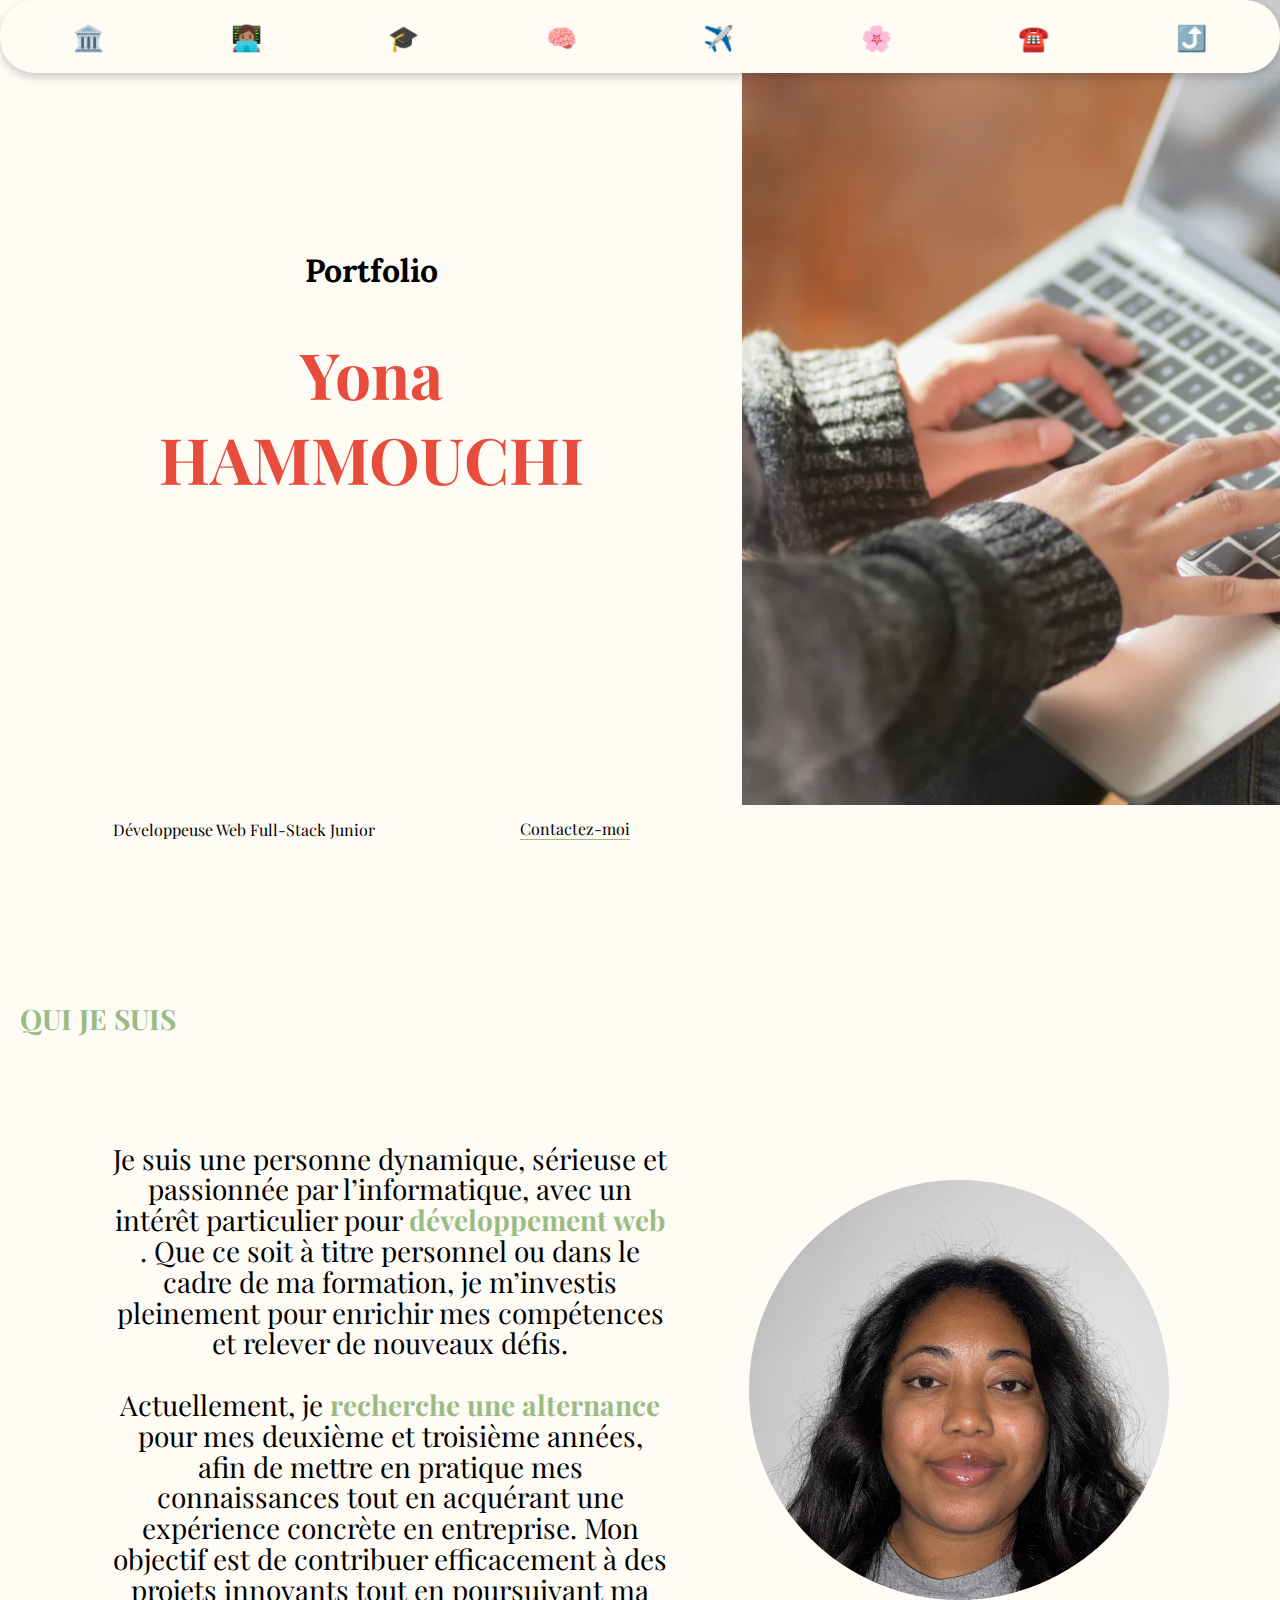
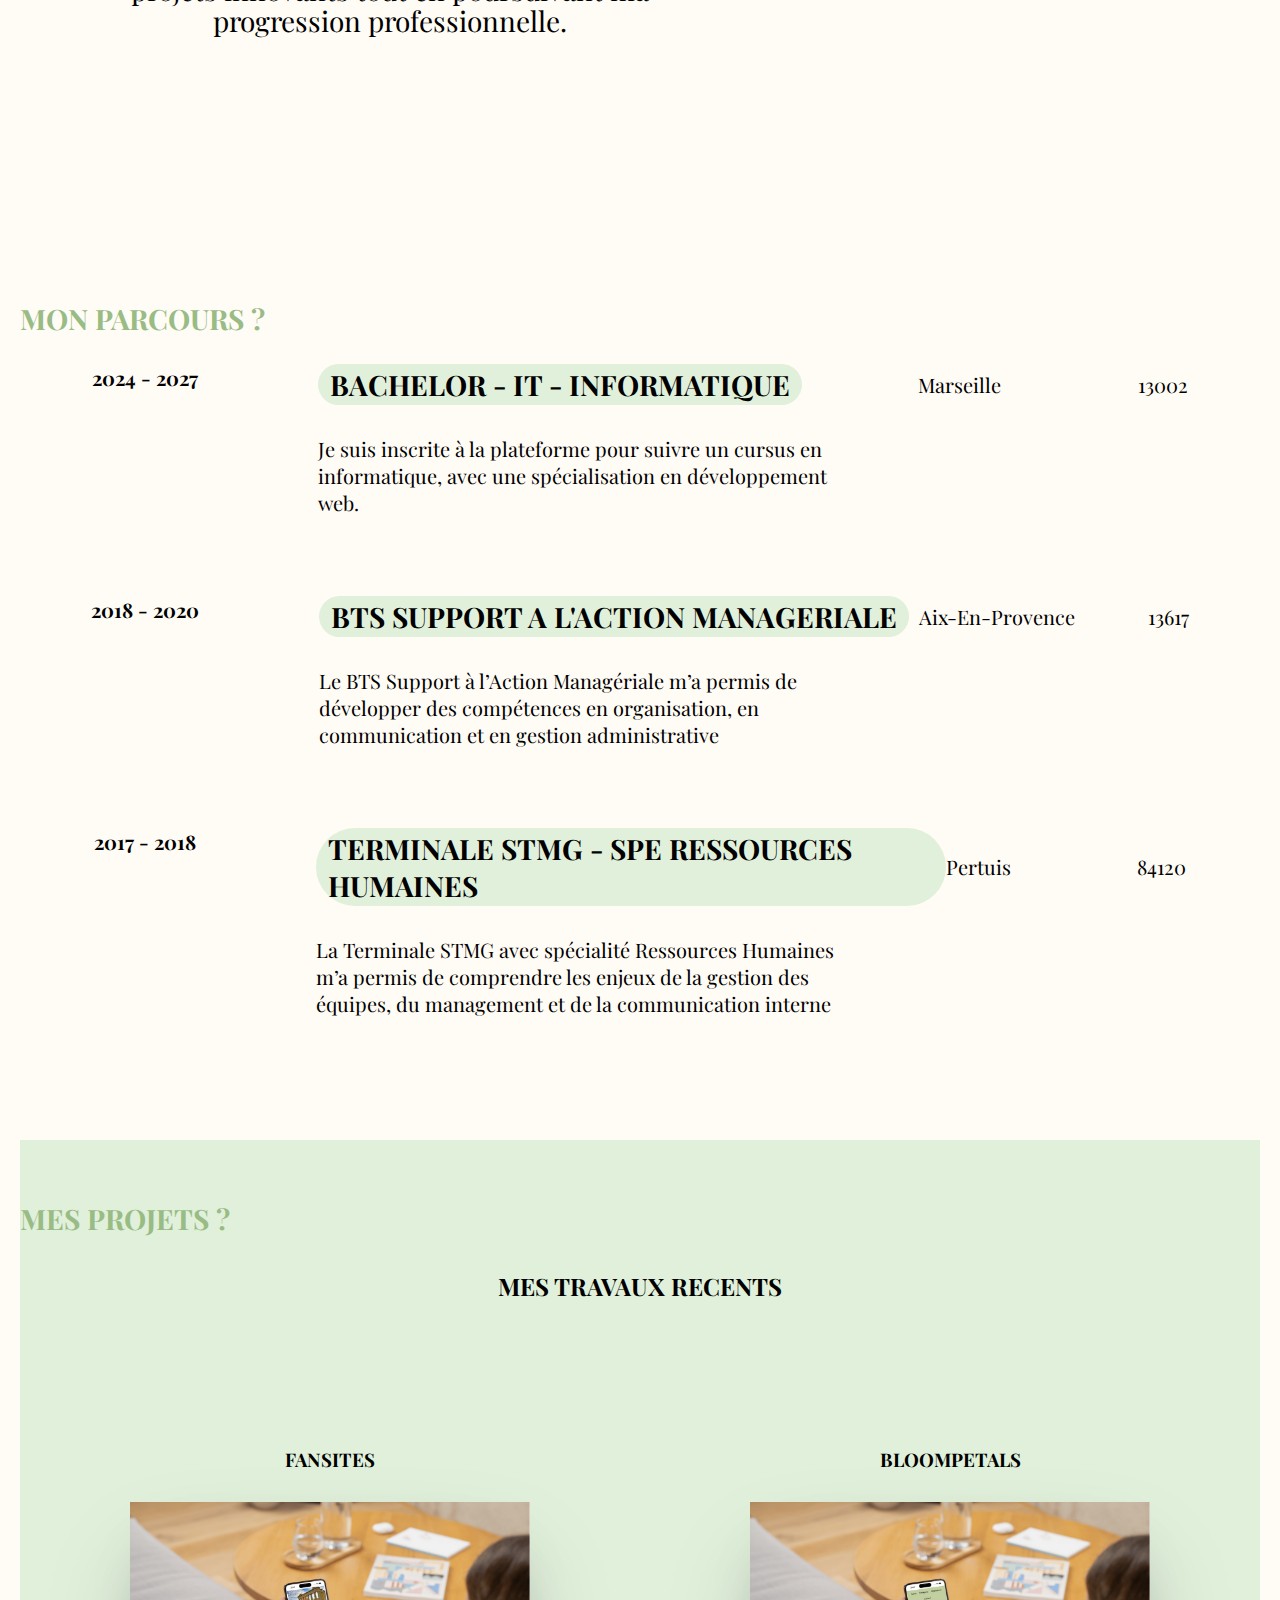
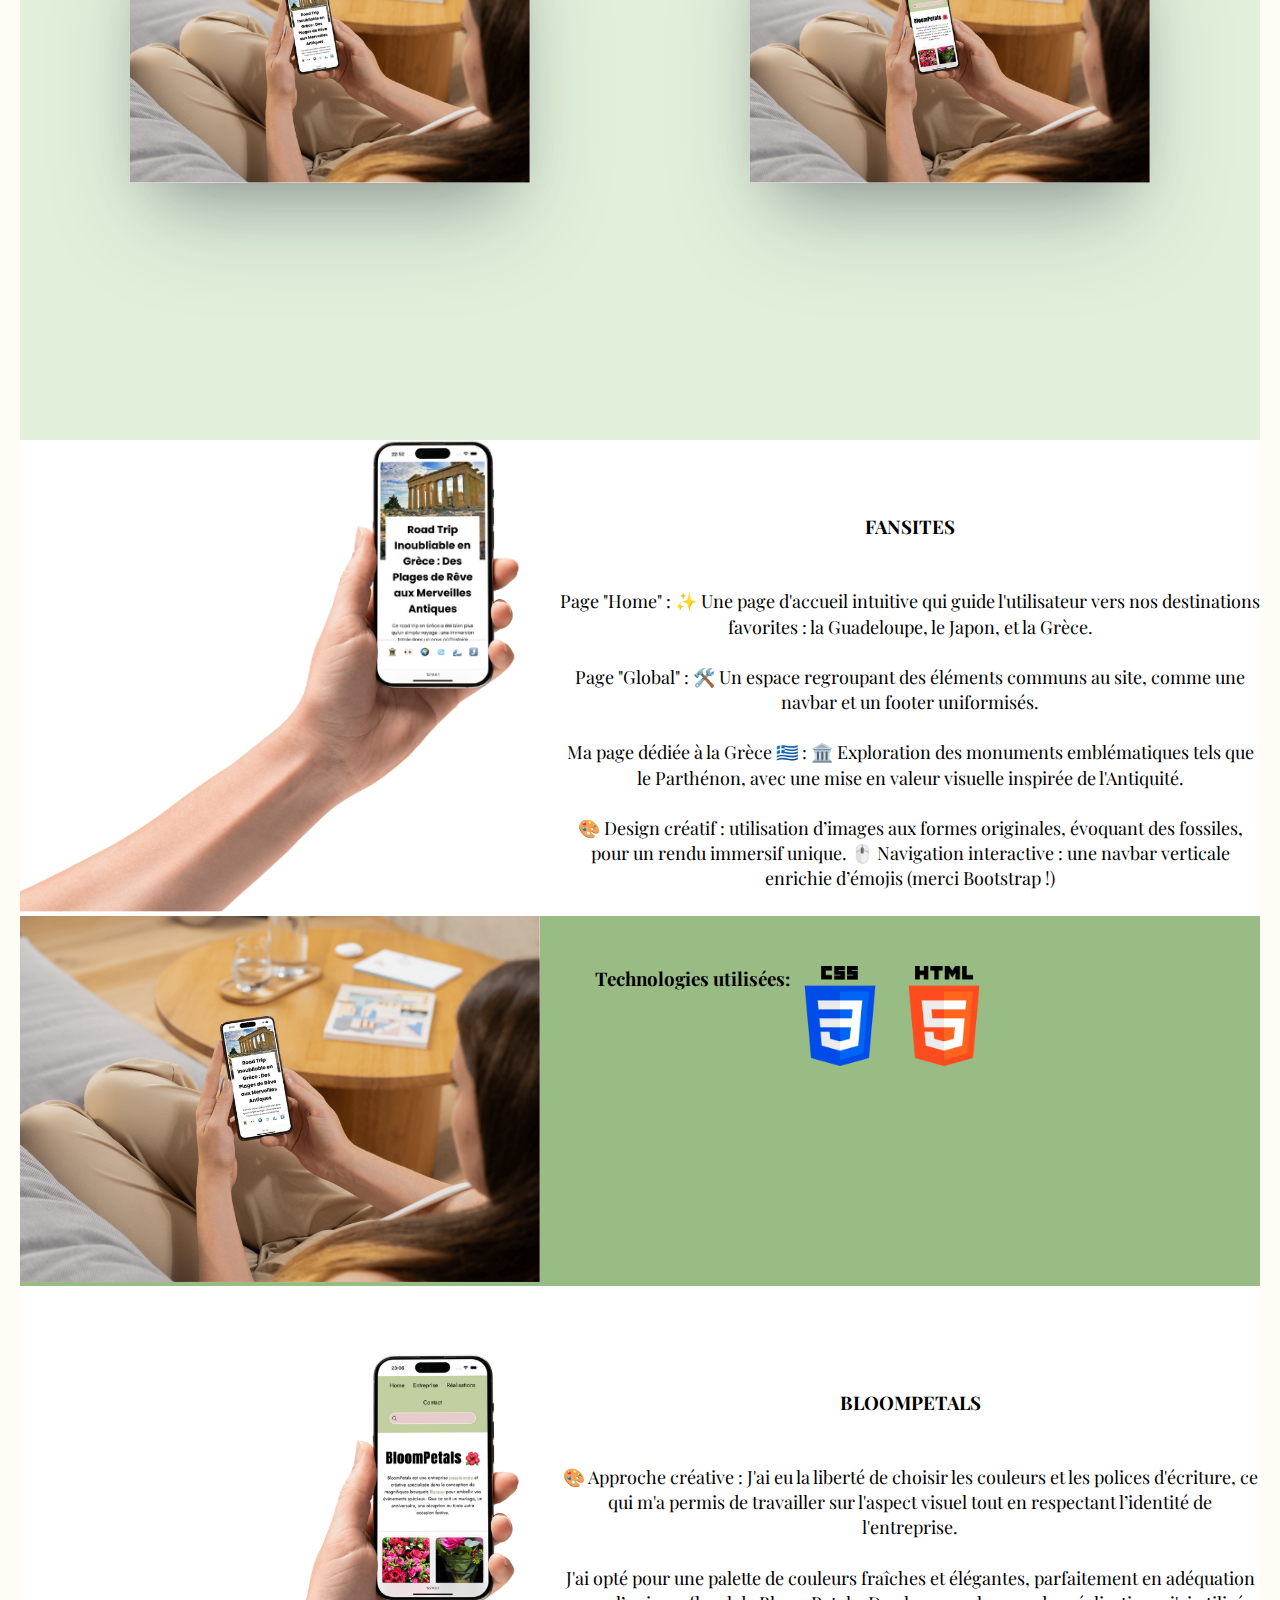
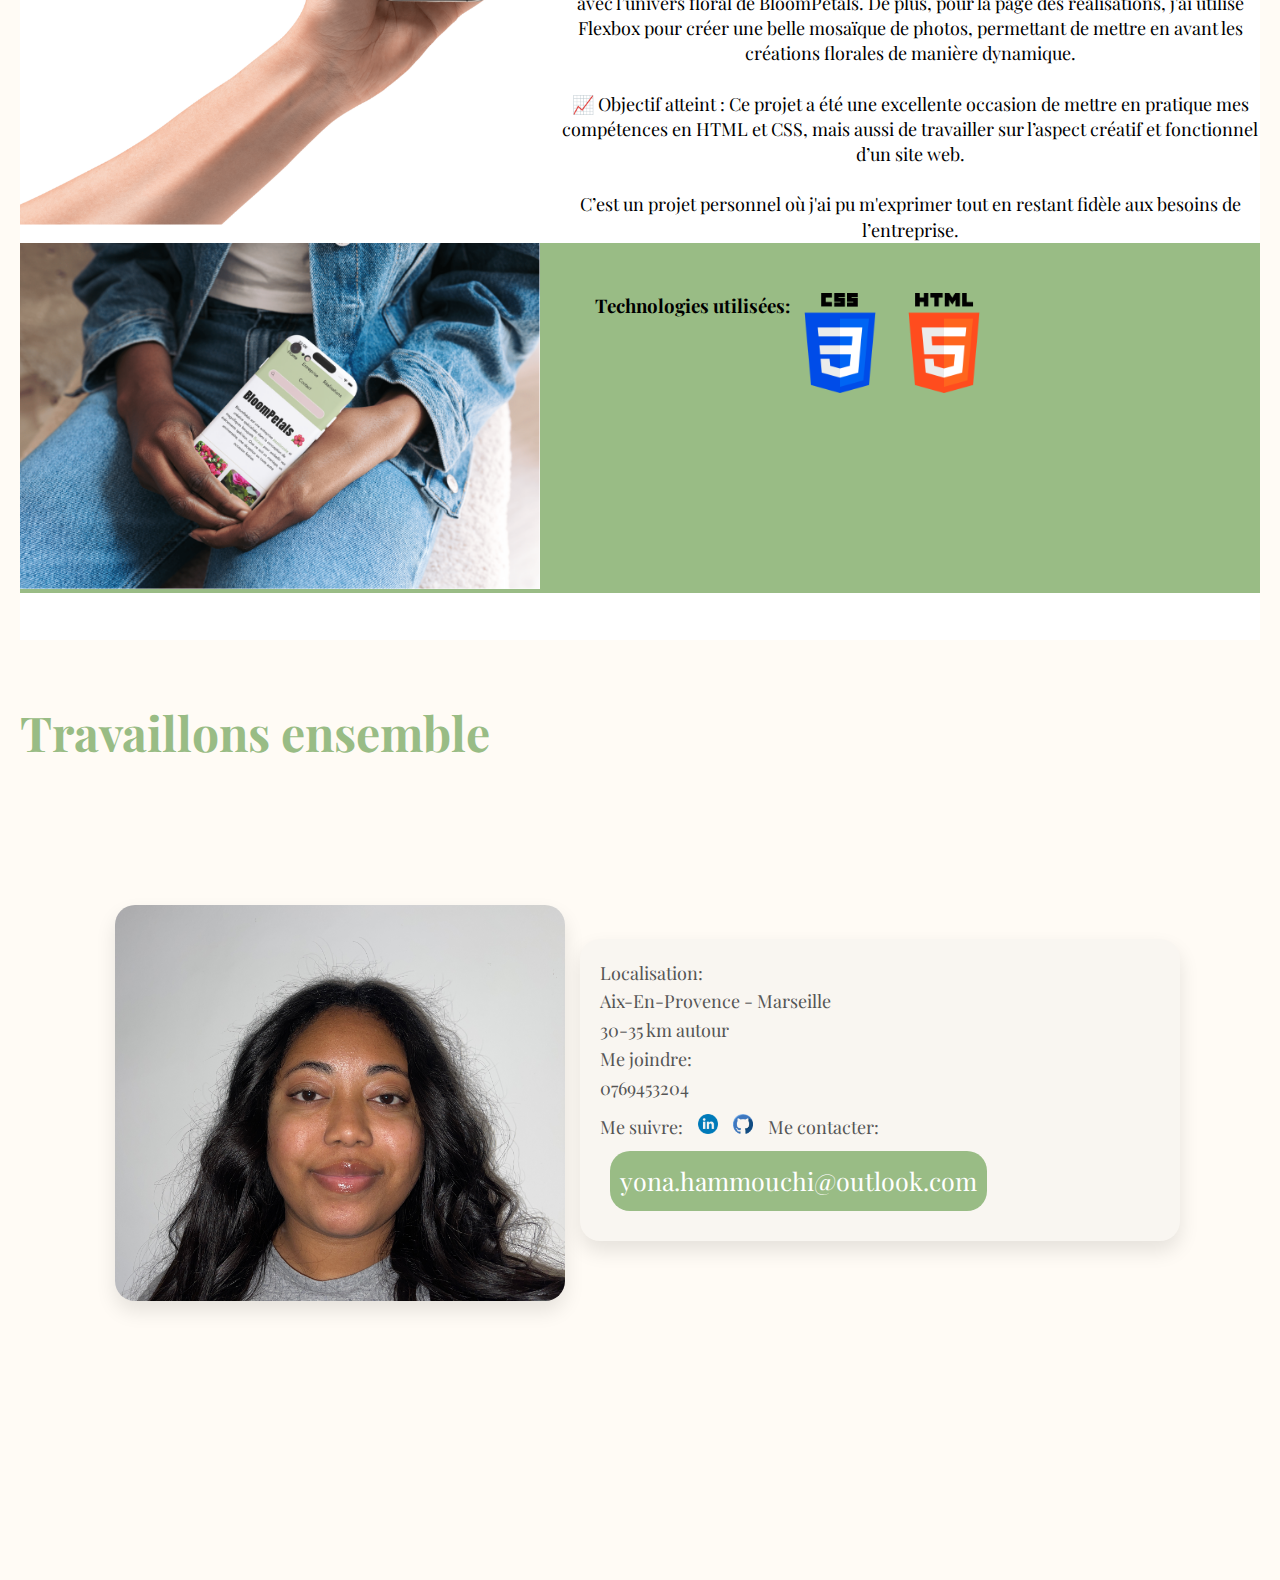
==== commit 67a6c8ab: "add animation, contact, js, responsive" ====
--- a/index.html
+++ b/index.html
@@ -4,175 +4,329 @@
 <head>
     <meta charset="UTF-8">
     <meta name="viewport" content="width=device-width, initial-scale=1.0">
+    <link rel="stylesheet"
+        href="https://fonts.googleapis.com/css2?family=Material+Symbols+Outlined:opsz,wght,FILL,GRAD@20..48,100..700,0..1,-50..200&icon_names=storefront" />
     <link rel="stylesheet" href="styles/style.css">
     <link rel="stylesheet" href="globale.css">
     <link rel="stylesheet" href="./styles/bio.css">
     <link rel="stylesheet" href="./styles/formations.css">
+    <link rel="stylesheet" href="./styles/realisation.css">
+    <link rel="stylesheet" href="./styles/contact.css">
+    <link rel="stylesheet" href="./styles/bootstrap.css">
     <title>Mon Portfolio</title>
 </head>
 
 <body>
 
-    <div class="main_container">
-        <section class="main_one">
-            <header>
-                <section class="sec">
-
-                    <section class="containers">
-                        <div class="des">
-                            <h1>Portfolio</h1>
-                            <h2>Yona <br /> HAMMOUCHI</h2>
-                        </div>
-
-                        <div class="dev">
-                            <div class="dev_full">
-                                <p>Développeuse Web Full-Stack Junior</p>
-                            </div>
-                            <div class="dev_contact">
-                                <a href="">
-                                    <p>Contactez-moi</p>
-                                </a>
-                                <hr>
-                            </div>
-
-                        </div>
-                    </section>
-
-                    <section class="containers_picture_head">
-                        <img src="./assets/head.png" alt="">
-                    </section>
+    <nav class="fixed-navbar">
+        <a href="#main" title="Accueil">🏛️</a>
+        <a href="#profile" title="Qui je suis">👩🏽‍💻</a>
+        <a href="#parc" title="Parcours">🎓</a>
+        <a href="#proj" title="Projets">🧠</a>
+        <a href="#fan" title="Fansites">✈️</a>
+        <a href="#bloom" title="Bloompetals">🌸</a>
+        <a href="#cont" title="contact">☎️</a>
+        <a href="#main" title="Haut de page">⤴️</a>
+    </nav>
+
+
+    <section id="main" class="main_one">
+        <header>
+            <section class="sec">
+
+                <section class="containers">
+                    <div class="des">
+                        <h1>Portfolio</h1>
+                        <h2><span class="fade-in-out">Yona <br>HAMMOUCHI</span></h2>
+                    </div>
+
+                    <div class="dev">
+                        <div class="dev_full">
+                            <p>Développeuse Web Full-Stack Junior</p>
+                        </div>
+                        <div class="dev_contact">
+                            <a href="">
+                                <p>Contactez-moi</p>
+                            </a>
+                            <hr>
+                        </div>
+
+                    </div>
                 </section>
-            </header>
-
-        </section>
-        <section class="pad">
-            <section class="main_two">
-
-                <div class="title">
-                    <h3>BIO</h3>
-                </div>
-
-                <section class="containers-bio">
-                    <div class="text-bio">
-
-                        <p>Je suis une personne dynamique, sérieuse et passionnée par l’informatique, avec un intérêt
-                            particulier pour le développement web. Que ce soit à titre personnel ou dans le cadre de ma
-                            formation, je m’investis pleinement pour enrichir mes compétences et relever de nouveaux
-                            défis.
-                            <br><br>
-                            Actuellement, je recherche une alternance pour mes deuxième et troisième années, afin de
-                            mettre en
-                            pratique mes connaissances tout en acquérant une expérience concrète en entreprise. Mon
-                            objectif est
-                            de contribuer efficacement à des projets innovants tout en poursuivant ma progression
-                            professionnelle.
-                        </p>
-
-                        <div class="picture-bio">
-                            <img src="./assets/profile.jpg" alt="">
-                        </div>
-
-                    </div>
-
+
+                <section class="containers_picture_head">
+                    <img src="./assets/profile/head.png" alt="">
                 </section>
             </section>
-
-            <section class="main_three">
-
+        </header>
+    </section>
+
+    <section class="pad">
+        <section class="main_two" id="profile">
+
+            <div class="title">
+                <h3>QUI <span class="animated-word"> JE SUIS</span></h3>
+            </div>
+
+            <section class="containers-bio">
+                <div class="text-bio">
+
+                    <p>Je suis une personne dynamique, sérieuse et passionnée par l’informatique, avec un intérêt
+                        particulier pour <strong>développement web</strong> . Que ce soit à titre personnel ou dans
+                        le cadre de ma
+                        formation, je m’investis pleinement pour enrichir mes compétences et relever de nouveaux
+                        défis.
+                        <br><br>
+                        Actuellement, je <strong>recherche une alternance</strong> pour mes deuxième et troisième
+                        années, afin de
+                        mettre en
+                        pratique mes connaissances tout en acquérant une expérience concrète en entreprise. Mon
+                        objectif est
+                        de contribuer efficacement à des projets innovants tout en poursuivant ma progression
+                        professionnelle.
+                    </p>
+
+                    <div class="picture-bio">
+                        <img src="./assets/profile/profile.jpg" alt="">
+                    </div>
+                </div>
+            </section>
+        </section>
+
+        <section class="main_three" id="parc">
+            <div class="title">
+                <h3>MON<span class="animated-word"> PARCOURS ?</span></h3>
+            </div>
+
+            <div class="wrapper_formations">
+                <div class="containers-formations">
+                    <div class="date">
+                        <h4>2024 - 2027</h4>
+                    </div>
+
+                    <div class="formations">
+                        <div class="fix">
+                            <h1>BACHELOR - IT - INFORMATIQUE</h1>
+                            <div class="codep">
+                                <p>Marseille</p>
+                                <p>13002</p>
+                            </div>
+                        </div>
+                        <p id="content">Je suis inscrite à la plateforme pour suivre un cursus en informatique, avec
+                            une
+                            spécialisation en développement web.</p>
+                    </div>
+                </div>
+
+                <div class="containers-formations">
+                    <div class="date">
+                        <h4>2018 - 2020</h4>
+                    </div>
+
+                    <div class="formations">
+                        <div class="fix">
+                            <h1>BTS SUPPORT A L'ACTION MANAGERIALE</h1>
+                            <div class="codep">
+                                <p>Aix-En-Provence</p>
+                                <p>13617</p>
+                            </div>
+                        </div>
+                        <p id="content">Le BTS Support à l’Action Managériale m’a permis de développer des
+                            compétences en
+                            organisation, en communication et en gestion administrative</p>
+                    </div>
+                </div>
+
+                <div class="containers-formations">
+                    <div class="date">
+                        <h4>2017 - 2018</h4>
+                    </div>
+
+                    <div class="formations">
+                        <div class="fix">
+                            <h1>TERMINALE STMG - SPE RESSOURCES HUMAINES</h1>
+                            <div class="codep">
+                                <p>Pertuis</p>
+                                <p>84120</p>
+                            </div>
+                        </div>
+                        <p id="content">La Terminale STMG avec spécialité Ressources Humaines m’a permis de
+                            comprendre les enjeux
+                            de
+                            la gestion des équipes, du management et de la communication interne</p>
+                    </div>
+                </div>
+            </div>
+        </section>
+
+        <section class="main_four" id="proj">
+            <div class="containers-expe">
                 <div class="title">
-                    <h3>FORMATIONS</h3>
-                </div>
-
-                <div class="wrapper_formations">
-                    <div class="containers-formations">
-                        <div class="date">
-                            <h4>2024 - 2027</h4>
-                        </div>
-
-                        <div class="formations">
-                            <div class="fix">
-                                <h1>BACHELOR - IT - INFORMATIQUE</h1>
-                                <div class="codep">
-                                    <p>Marseille</p>
-                                    <p>13002</p>
-                                </div>
-                            </div>
-                            <p id="content">Je suis inscrite à la plateforme pour suivre un cursus en informatique, avec
-                                une
-                                spécialisation en développement web.</p>
-                        </div>
-                    </div>
-
-                    <div class="containers-formations">
-                        <div class="date">
-                            <h4>2018 - 2020</h4>
-                        </div>
-
-                        <div class="formations">
-                            <div class="fix">
-                                <h1>BTS SUPPORT A L'ACTION MANAGERIALE</h1>
-                                <div class="codep">
-                                    <p>Aix-En-Provence</p>
-                                    <p>13617</p>
-                                </div>
-                            </div>
-                            <p id="content">Le BTS Support à l’Action Managériale m’a permis de développer des
-                                compétences en
-                                organisation, en communication et en gestion administrative</p>
-                        </div>
-                    </div>
-
-                    <div class="containers-formations">
-                        <div class="date">
-                            <h4>2017 - 2018</h4>
-                        </div>
-
-                        <div class="formations">
-                            <div class="fix">
-                                <h1>TERMINALE STMG - SPE RESSOURCES HUMAINES</h1>
-                                <div class="codep">
-                                    <p>Pertuis</p>
-                                    <p>84120</p>
-                                </div>
-                            </div>
-                            <p id="content">La Terminale STMG avec spécialité Ressources Humaines m’a permis de
-                                comprendre les enjeux
-                                de
-                                la gestion des équipes, du management et de la communication interne</p>
-                        </div>
-                    </div>
-                </div>
-
-
+                    <h3>MES <span class="animated-word">PROJETS ?</span></h3>
+                </div>
+
+                <div class="sec_title">
+                    <h2>MES TRAVAUX RECENTS</h2>
+                </div>
+            </div>
+
+            <section class="containers_pro">
+
+                <div class="fans">
+                    <div>
+                        <h3>FANSITES</h3>
+                    </div>
+                    <div>
+                        <img src="./assets/realisations/fansites.png" alt="">
+                    </div>
+                </div>
+
+                <div class="bloom">
+                    <div>
+                        <h3>BLOOMPETALS</h3>
+                    </div>
+                    <div class="">
+                        <img src="./assets/realisations/bloompetals.png" alt="">
+                    </div>
+                </div>
             </section>
-            <section class="main_four">
-                <div class="expe">
-                    <div class="title">
-                        <h3>EXPERIENCES PROFESSIONNELLES</h3>
-                    </div>
-                </div>
-
-
-
-
-
-
-
-
-            </section>
-
-
-
-
-            <section class="main_five">
-                <h1>5</h1>
-            </section>
-        </section>
+        </section>
+
+        <section class="main_five" id="fan">
+            <div class="container-main">
+
+                <div class="pic">
+                    <img src="./assets/realisations/templatearm.png" alt="">
+                </div>
+
+                <div class="containers-pro">
+                    <h3><span class="zoom-word">FANSITES</span></h3>
+                    <p>Page "Home" :
+                        ✨ Une page d'accueil intuitive qui guide l'utilisateur vers nos destinations favorites :
+                        la Guadeloupe, le Japon, et la Grèce.
+                        <br><br>
+                        Page "Global" :
+                        🛠️ Un espace regroupant des éléments communs au site, comme une navbar et un footer
+                        uniformisés.
+                        <br><br>
+                        Ma page dédiée à la Grèce 🇬🇷 :
+                        🏛️ Exploration des monuments emblématiques tels que le Parthénon, avec une mise en valeur
+                        visuelle inspirée de l'Antiquité.
+                        <br><br>
+                        🎨 Design créatif : utilisation d’images aux formes originales, évoquant des fossiles, pour
+                        un rendu immersif unique.
+                        🖱️ Navigation interactive : une navbar verticale enrichie d’émojis (merci Bootstrap !)
+                    </p>
+                </div>
+            </div>
+            <div class="container-twist">
+                <div class="p">
+                    <img src="./assets/realisations/templatelast.png" alt="">
+                </div>
+                <div class="containers-pro">
+                    <h3>Technologies utilisées:</h3>
+                    <div>
+                        <img src="./assets/skills/css-3.png" alt="">
+                        <img src="./assets/skills/html.png" alt="">
+                    </div>
+                </div>
+            </div>
+        </section>
+
+        <section class="main_six" id="bloom">
+            <div class="container-main">
+
+                <div class="pic">
+                    <img src="./assets/realisations/bloomarm.png" alt="">
+                </div>
+
+                <div class="containers-pro">
+                    <h3><span class="zoom-word">BLOOMPETALS</span></h3>
+                    <p>🎨 Approche créative : J'ai eu la liberté de choisir les couleurs et les polices d'écriture,
+                        ce qui m'a permis de travailler sur l'aspect visuel tout en respectant l’identité de
+                        l'entreprise.
+                        <br><br>
+                        J'ai opté pour une palette de couleurs fraîches et élégantes, parfaitement en
+                        adéquation avec l’univers floral de BloomPetals. De plus, pour la page des réalisations,
+                        j'ai utilisé Flexbox pour créer une belle mosaïque de photos, permettant de mettre en avant
+                        les créations florales de manière dynamique.
+                        <br><br>
+                        📈 Objectif atteint : Ce projet a été une excellente occasion de mettre en pratique mes
+                        compétences en HTML et CSS, mais aussi de travailler sur l’aspect créatif et fonctionnel
+                        d’un site web.
+                        <br><br>
+                        C’est un projet personnel où j'ai pu m'exprimer tout en restant fidèle aux
+                        besoins de l’entreprise.
+                    </p>
+                </div>
+            </div>
+
+            <div class="container-twist">
+                <div class="p">
+                    <img src="./assets/realisations/bloom.png" alt="">
+                </div>
+                <div class="containers-pro">
+                    <h3>Technologies utilisées:</h3>
+                    <div>
+                        <img src="./assets/skills/css-3.png" alt="">
+                        <img src="./assets/skills/html.png" alt="">
+                    </div>
+                </div>
+            </div>
+        </section>
+
+        <section class="main_seven" id="cont">
+            <div class="title">
+                <h1>Travaillons <span class="animated-word">ensemble</span></h1>
+            </div>
+
+            <div class="container">
+
+                <div class="image-container">
+                    <img src="./assets/profile/profile.jpg" alt="Profile Picture">
+                </div>
+
+                <div class="info-container" id="main">
+                    <div class="info-block">
+                        <div>
+                            <p>Localisation:</p>
+                            <p>Aix-En-Provence - Marseille</p>
+                            <p>30-35 km autour</p>
+                        </div>
+                        <div>
+                            <p>Me joindre:</p>
+                            <p>0769453204</p>
+                        </div>
+
+                        <div class="social-follow">
+                            <p>Me suivre:</p>
+                            <a href="https://www.linkedin.com/in/yona-hammouchi/" target="_blank">
+                                <img src="./assets/contact/linkedin.png" alt="LinkedIn">
+                            </a>
+                            <a href="https://github.com/yona-hammouchi" target="_blank">
+                                <img src="./assets/contact/github.png" alt="GitHub">
+                            </a>
+                            <p>Me contacter:</p>
+                        </div>
+
+                        <div class="contact-section">
+                            <a href="mailto:yona.hammouchi@outlook.com">
+                                <p>yona.hammouchi@outlook.com</p>
+                            </a>
+                        </div>
+                    </div>
+                </div>
+
+            </div>
+
+        </section>
+
+    </section>
+    </section>
+    <script src="./js/script.js"></script>
     </div>
 
-
-
-
 </body>
 
+
 </html>--- a/styles/style.css
+++ b/styles/style.css
@@ -29,6 +29,27 @@
     font-size: 90px;
 }
 
+.fade-in-out {
+    display: inline-block;
+    font-size: 4rem;
+    font-weight: bold;
+    color: #e74c3c;
+    animation: fadeOutIn 2s ease-in-out infinite;
+}
+
+@keyframes fadeOutIn {
+
+    0%,
+    100% {
+        opacity: 1;
+    }
+
+    50% {
+        opacity: 0;
+    }
+}
+
+
 .dev {
     display: flex;
     flex-wrap: wrap;
@@ -58,7 +79,7 @@
     width: 120%;
 }
 
-@media (max-width: 950px) {
+@media (max-width: 1050px) {
     .containers {
         display: flex;
         width: 700%;
--- a/globale.css
+++ b/globale.css
@@ -17,6 +17,7 @@
     --black: #000;
 }
 
+
 * {
     margin: 0;
     padding: 0;
@@ -24,6 +25,11 @@
     font-family: var(--font-main);
     scroll-behavior: smooth;
 }
+
+html {
+    scroll-behavior: smooth;
+}
+
 
 body {
     background-color: var(--clear);
@@ -42,22 +48,61 @@
     font-size: 24px;
 }
 
+.animated-word {
+    animation: blink 1.5s infinite;
+}
+
+@keyframes blink {
+
+    0%,
+    100% {
+        opacity: 1;
+    }
+
+    50% {
+        opacity: 0;
+    }
+}
+
+@media (max-width: 1050px) {
+    .pad {
+        padding: 10px 10px;
+    }
+
+    .title {
+        top: 30px;
+        font-size: 20px;
+    }
+}
+
 .main_one,
 .main_two,
 .main_three,
 .main_four,
-.main_five {
+.main_five,
+.main_six,
+.main_seven {
     position: relative;
     height: 100vh;
     scroll-snap-align: start;
 }
 
+.main_four {
+    background-color: var(--greenlight);
+}
+
 .main_five {
-    background-color: #2A3990;
+    background-color: var(--white);
+}
+
+.main_six {
+    background-color: var(--white);
 }
 
 .main_container {
     scroll-snap-type: y mandatory;
     overflow-y: scroll;
     height: 100vh;
+
+
 }--- a/styles/bio.css
+++ b/styles/bio.css
@@ -15,6 +15,10 @@
     justify-content: center;
     align-items: center;
     gap: 80px;
+}
+
+strong {
+    color: var(--deepgreen);
 }
 
 .text-bio p {
@@ -37,5 +41,25 @@
 }
 
 .picture-bio img {
-    width: 135%;
+    width: 114%;
+}
+
+@media (max-width: 1120px) {
+    .text-bio {
+        gap: 60px;
+    }
+
+    .text-bio p {
+        width: 40%;
+        font-size: 18px;
+    }
+
+    .picture-bio {
+        width: 300px;
+        height: 300px;
+    }
+
+    .picture-bio img {
+        width: 140%;
+    }
 }--- a/styles/formations.css
+++ b/styles/formations.css
@@ -12,8 +12,6 @@
     padding: 40px;
     gap: 120px;
 }
-
-.date {}
 
 .formations {
     width: 75%;
@@ -52,4 +50,29 @@
     display: flex;
     justify-content: space-between;
     width: 270px;
+}
+
+@media (max-width: 1050px) {
+    .containers-formations {
+        display: flex;
+        justify-content: center;
+        padding: 20px;
+        gap: 30px;
+    }
+
+    .formations .fix h1 {
+        background-color: var(--greenlight);
+        border-radius: 80px;
+        font-size: 10px;
+    }
+
+    .formations .fix p,
+    .formations p,
+    .date h4 {
+        font-size: 15px;
+    }
+
+    .formations #content {
+        width: 100%;
+    }
 }--- a/styles/realisation.css
+++ b/styles/realisation.css
@@ -0,0 +1,148 @@
+@import url(/globale.css);
+
+.sec_title {
+    padding-top: 130px;
+    display: flex;
+    justify-content: center;
+    align-items: center;
+}
+
+.containers_pro {
+    display: flex;
+    justify-content: space-around;
+    align-items: center;
+
+    width: 100%;
+    height: 70vh;
+}
+
+
+.fans h3 {
+    display: flex;
+    justify-content: center;
+    align-items: center;
+
+    margin-bottom: 30px;
+}
+
+.zoom-word {
+    display: inline-block;
+    animation: zoomIn 1s ease-in-out infinite alternate;
+}
+
+@keyframes zoomIn {
+    0% {
+        transform: scale(1);
+        font-size: 20px;
+    }
+
+    100% {
+        transform: scale(1.2);
+        font-size: 30px;
+    }
+}
+
+.fans img {
+    width: 400px;
+    box-shadow: rgba(50, 50, 93, 0.25) 0px 50px 100px -20px, rgba(0, 0, 0, 0.3) 0px 30px 60px -30px;
+}
+
+.bloom h3 {
+    display: flex;
+    justify-content: center;
+    align-items: center;
+
+    margin-bottom: 30px;
+}
+
+.bloom img {
+    width: 400px;
+    box-shadow: rgba(50, 50, 93, 0.25) 0px 50px 100px -20px, rgba(0, 0, 0, 0.3) 0px 30px 60px -30px;
+}
+
+.container-main {
+    display: flex;
+    justify-content: center;
+    align-items: center;
+    gap: 40px;
+}
+
+.containers-pro {
+    display: flex;
+    justify-content: center;
+    text-align: center;
+    flex-wrap: wrap;
+
+
+    margin-top: 50px;
+
+}
+
+.containers-pro h3 {
+    display: flex;
+}
+
+.containers-pro p {
+    display: flex;
+    justify-content: center;
+    flex-wrap: wrap;
+    text-align: center;
+    font-size: 18px;
+    line-height: 1.4;
+    margin-top: 50px;
+}
+
+.pic img {
+    width: 500px;
+}
+
+.p img {
+    width: 520px;
+}
+
+.containers-pro img {
+    width: 100px;
+}
+
+.container-twist {
+    display: flex;
+    justify-content: start;
+    gap: 55px;
+    background-color: var(--deepgreen);
+}
+
+@media (max-width: 1050px) {
+    .fans h3 {
+        margin-bottom: 20px;
+    }
+
+    .fans img {
+        width: 200px;
+        box-shadow: rgba(50, 50, 93, 0.25) 0px 50px 100px -20px, rgba(0, 0, 0, 0.3) 0px 30px 60px -30px;
+    }
+
+    .bloom img {
+        width: 220px;
+        box-shadow: rgba(50, 50, 93, 0.25) 0px 50px 100px -20px, rgba(0, 0, 0, 0.3) 0px 30px 60px -30px;
+    }
+
+
+    .containers-pro p {
+        font-size: 13px;
+        line-height: 1.6;
+        margin-top: 50px;
+        margin-bottom: 70px;
+    }
+
+    .pic img {
+        width: 290px;
+    }
+
+    .p img {
+        width: 290px;
+    }
+
+    .containers-pro img {
+        width: 80px;
+    }
+}--- a/styles/contact.css
+++ b/styles/contact.css
@@ -0,0 +1,141 @@
+@import url(/globale.css);
+
+.container {
+    display: flex;
+    justify-content: center;
+    align-items: center;
+    width: 100%;
+    height: 100vh;
+    padding: 20px;
+}
+
+.image-container {
+    width: 40%;
+    text-align: center;
+}
+
+.image-container img {
+    width: 450px;
+    border-radius: 20px;
+    margin-top: 30px;
+    box-shadow: 0 10px 20px rgba(0, 0, 0, 0.1);
+    transition: transform 0.3s ease;
+}
+
+.image-container img:hover {
+    transform: scale(1.05);
+}
+
+@media (max-width: 1050px) {
+    .image-container img {
+        width: 300px;
+    }
+}
+
+.info-container {
+    width: 50%;
+    display: flex;
+    flex-direction: column;
+    align-items: flex-start;
+    justify-content: center;
+    gap: 20px;
+    padding: 20px;
+    background-color: #f9f6f1;
+    border-radius: 20px;
+    box-shadow: 0 10px 20px rgba(0, 0, 0, 0.1);
+
+}
+
+.info-block {
+    margin: 0;
+    line-height: 1.6;
+    font-size: 18px;
+    color: #555;
+}
+
+.info-block h3 {
+    font-size: 20px;
+    color: #333;
+}
+
+.contact-section {
+    width: 60%;
+    font-size: 15px;
+    display: flex;
+    align-items: center;
+    gap: 10px;
+    padding: 10px;
+}
+
+.contact-section a {
+    text-decoration: none;
+    color: white;
+    background-color: var(--deepgreen);
+    border-radius: 20px;
+    transition: background-color 0.3s ease;
+    display: flex;
+}
+
+.contact-section p {
+    font-size: 25px;
+}
+
+a[href^="mailto:"] {
+    text-decoration: none;
+    color: white;
+    padding: 10px 10px;
+    border-radius: 20px;
+    transition: background-color 0.3s ease;
+    font-size: 80px;
+
+}
+
+a[href^="mailto:"]:hover {
+    background-color: var(--greenlightdeep);
+}
+
+.social-follow {
+    display: flex;
+    flex-direction: row;
+    /* Les icônes en ligne */
+    align-items: center;
+    gap: 15px;
+    margin-top: 10px;
+}
+
+.social-follow img {
+    width: 20px;
+    font-size: 30px;
+}
+
+.social-follow a {
+    margin: 0;
+    display: inline-block;
+}
+
+
+@media (max-width: 1050px) {
+    .info {
+        font-size: 15px;
+        gap: 10px;
+    }
+
+    .contact {
+        width: 30%;
+        font-size: 10px;
+    }
+
+    .contact-section p {
+        font-size: 18px;
+    }
+
+    .contact p {
+        font-size: 10px;
+    }
+
+    .folow img {
+        width: 20px;
+    }
+
+
+}